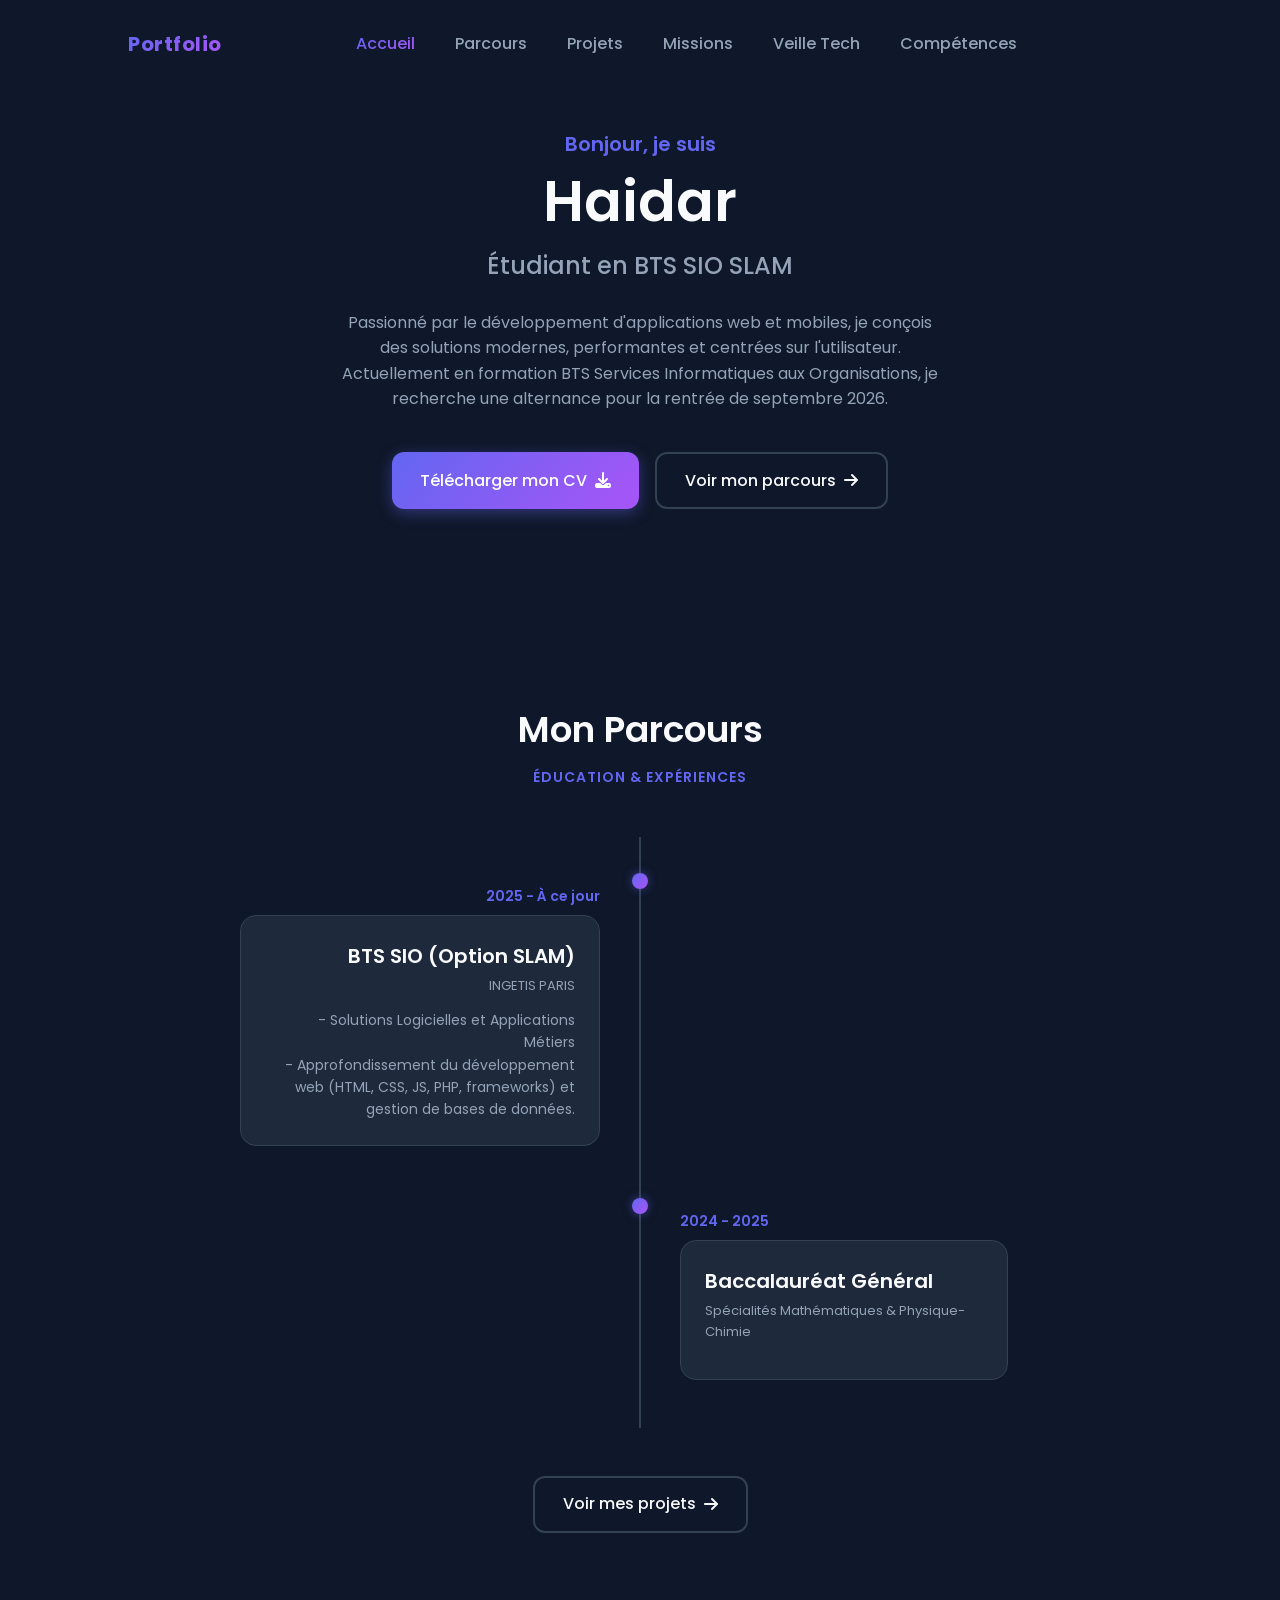
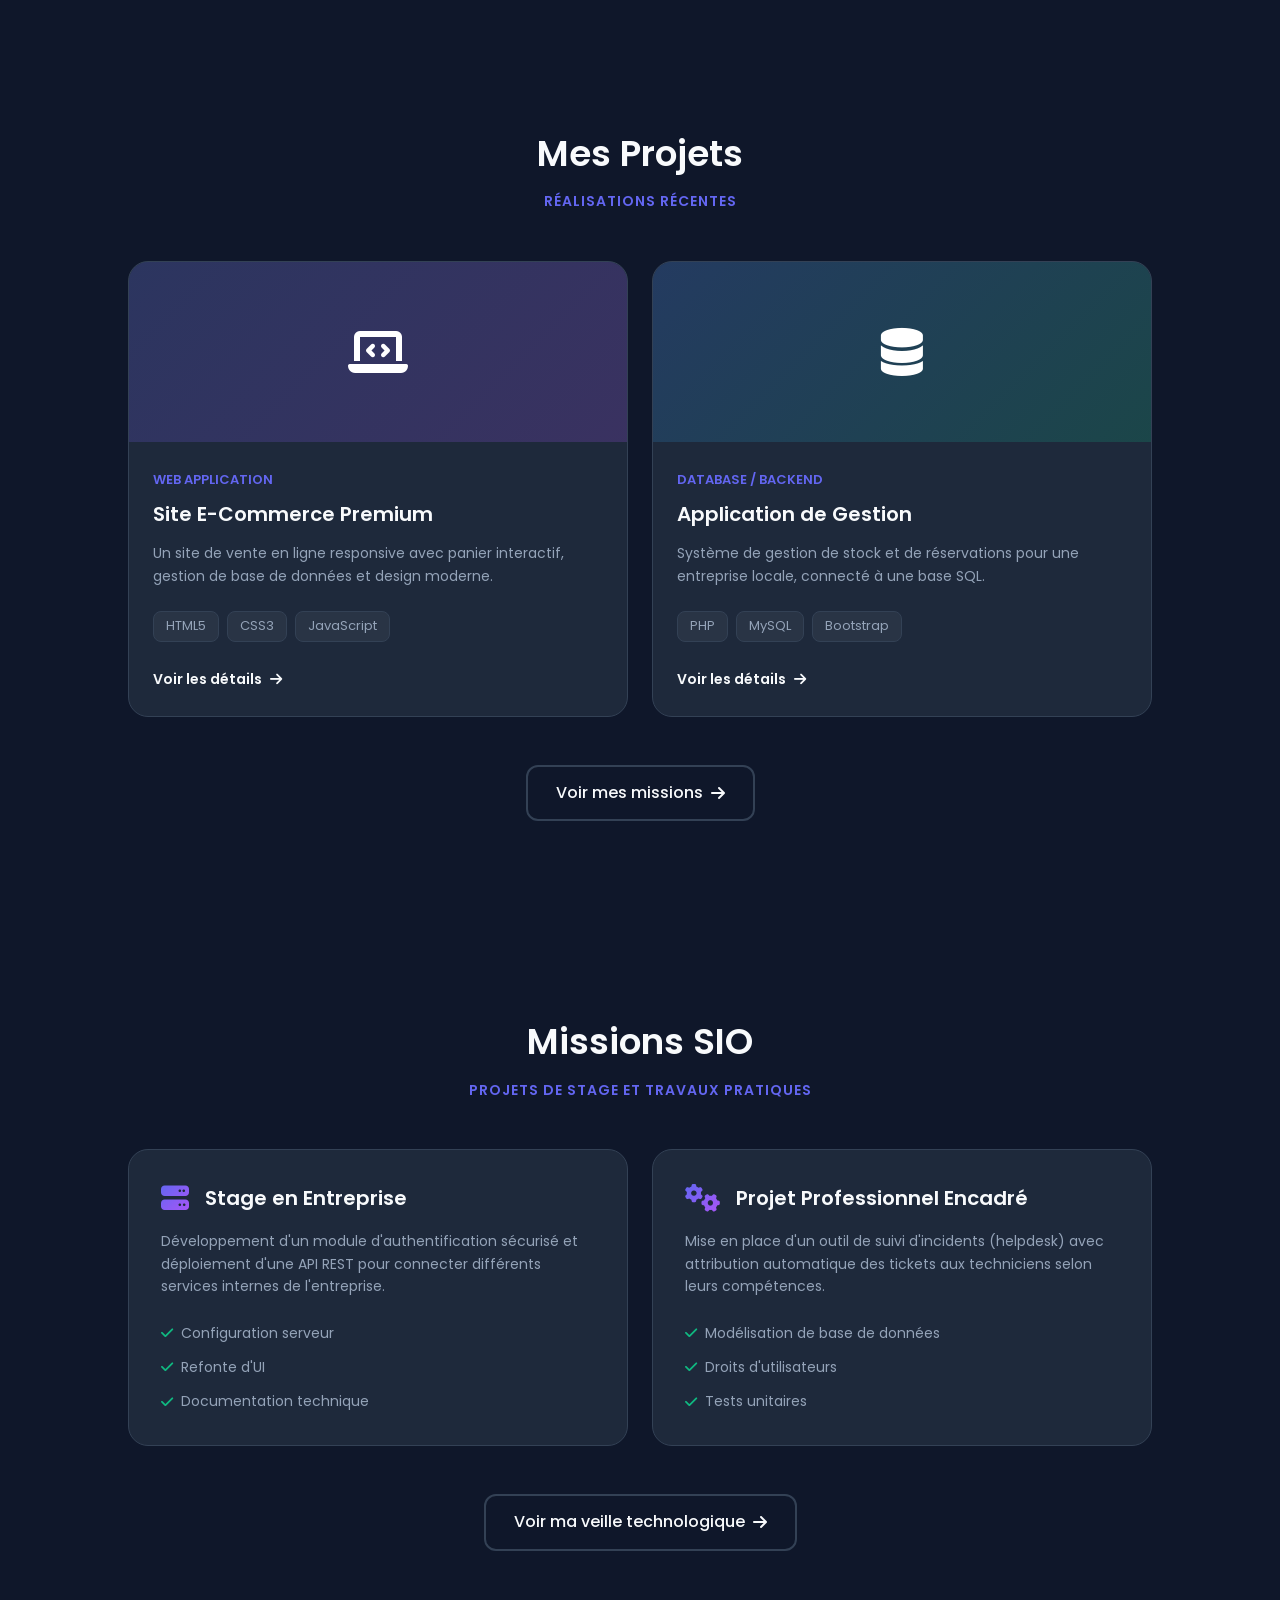
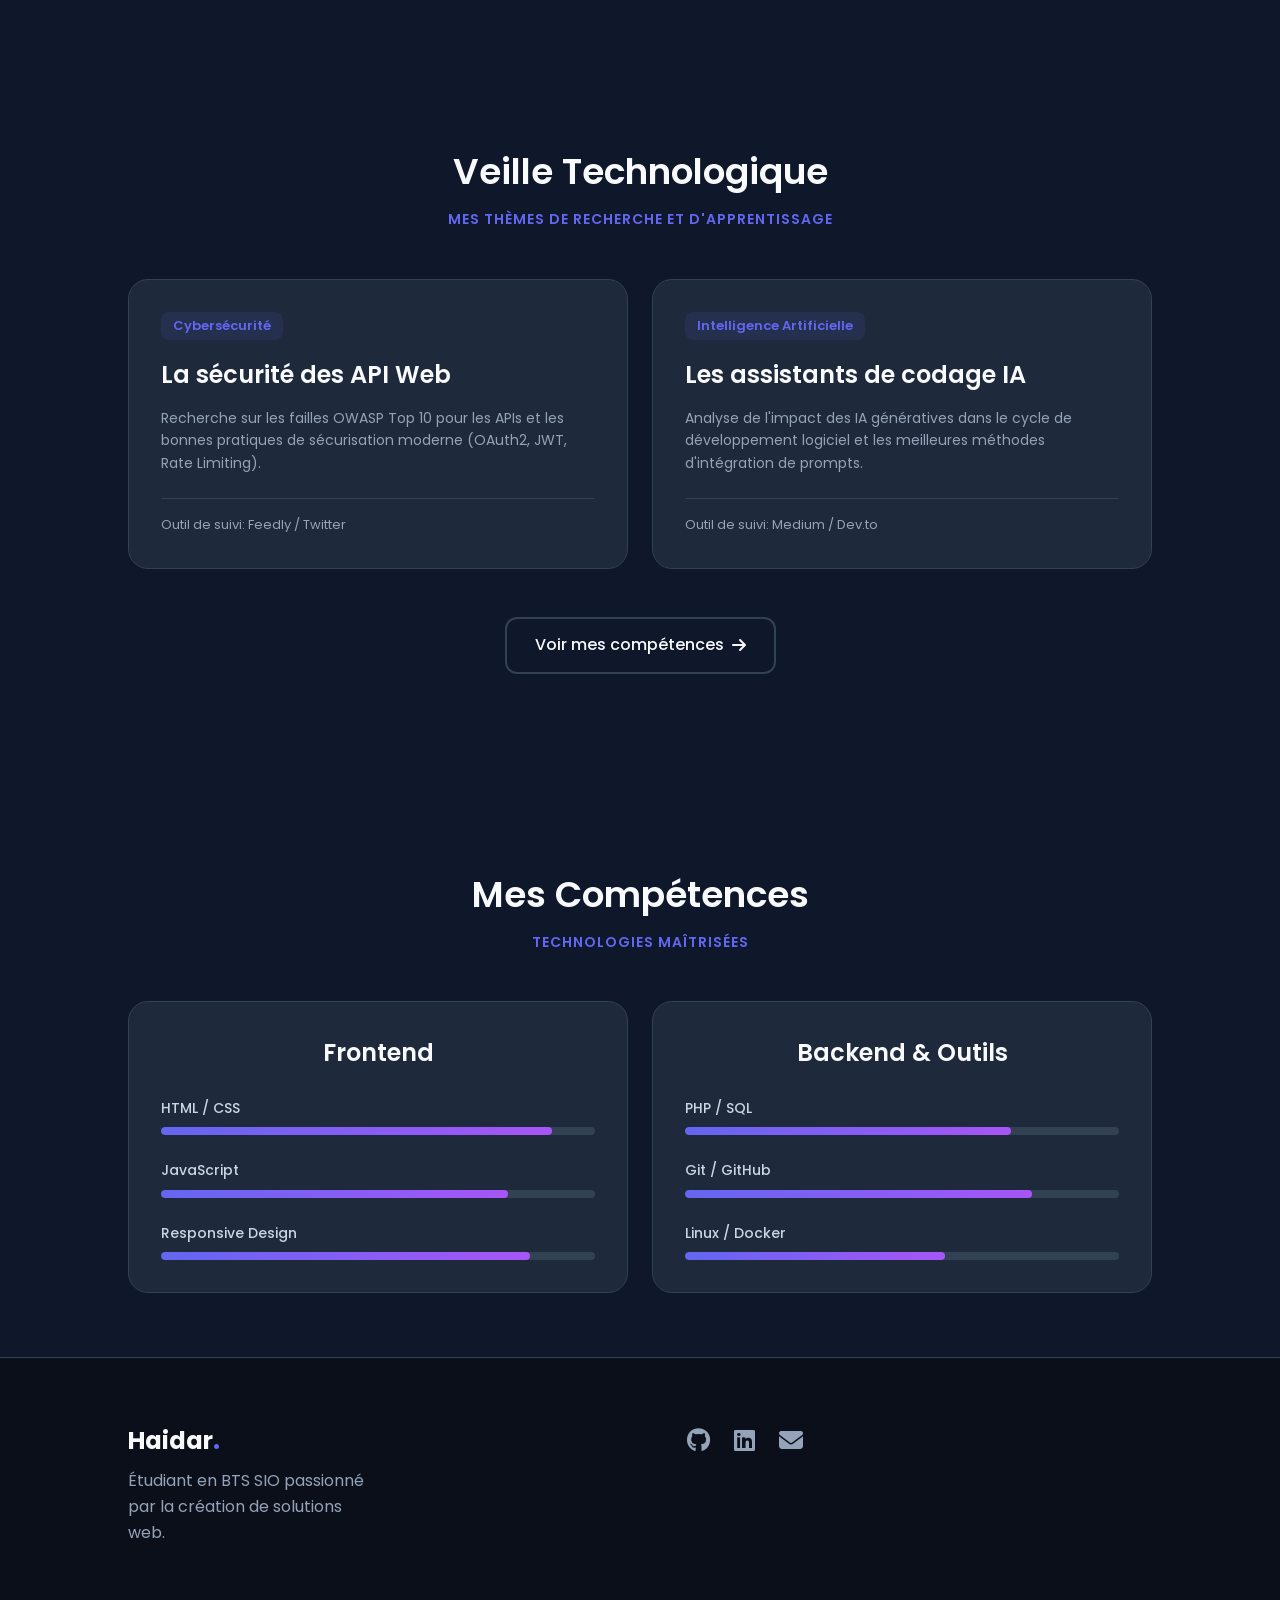
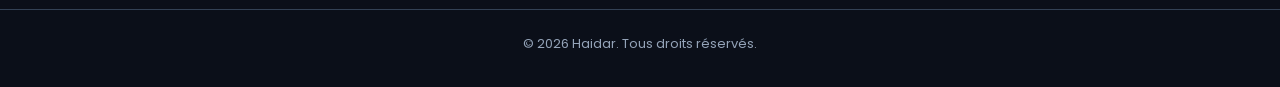
==== index.html @ abcccc2f "Add files via upload" ====
<!DOCTYPE html>
<html lang="fr">

<head>
    <meta charset="UTF-8">
    <meta name="viewport" content="width=device-width, initial-scale=1.0">
    <title>Haidar - Portfolio</title>
    <meta name="description"
        content="Découvrez mon portfolio de développeur : mon parcours, mes projets, mes compétences et ma veille technologique.">

    <!-- Google Fonts -->
    <link rel="preconnect" href="https://fonts.googleapis.com">
    <link rel="preconnect" href="https://fonts.gstatic.com" crossorigin>
    <link href="https://fonts.googleapis.com/css2?family=Poppins:wght@300;400;500;600;700&display=swap"
        rel="stylesheet">

    <!-- FontAwesome for Icons -->
    <link rel="stylesheet" href="https://cdnjs.cloudflare.com/ajax/libs/font-awesome/6.4.0/css/all.min.css">

    <!-- Stylesheet -->
    <link rel="stylesheet" href="style.css">
</head>

<body>
    <!-- Navigation Header -->
    <header class="header" id="header">
        <nav class="nav container">
            <a href="#" class="nav__logo"><span>Portfolio</span></a>

            <div class="nav__menu" id="nav-menu">
                <ul class="nav__list">
                    <li class="nav__item"><a href="#home" class="nav__link active-link">Accueil</a></li>
                    <li class="nav__item"><a href="#parcours" class="nav__link">Parcours</a></li>
                    <li class="nav__item"><a href="#projets" class="nav__link">Projets</a></li>
                    <li class="nav__item"><a href="#missions" class="nav__link">Missions</a></li>
                    <li class="nav__item"><a href="#veille" class="nav__link">Veille Tech</a></li>
                    <li class="nav__item"><a href="#competences" class="nav__link">Compétences</a></li>
                </ul>
                <div class="nav__close" id="nav-close">
                    <i class="fa-solid fa-xmark"></i>
                </div>
            </div>

            <div class="nav__actions">
                <div class="nav__toggle" id="nav-toggle">
                    <i class="fa-solid fa-bars"></i>
                </div>
            </div>
        </nav>
    </header>

    <!-- Main Content -->
    <main class="main">
        <!-- Hero Section -->
        <section class="home section" id="home">
            <div class="home__container container grid">
                <div class="home__content">
                    <span class="home__subtitle">Bonjour, je suis</span>
                    <h1 class="home__title">Haidar</h1>
                    <h2 class="home__profession">Étudiant en BTS SIO SLAM</h2>
                    <p class="home__description">
                        Passionné par le développement d'applications web et mobiles, je conçois des solutions modernes,
                        performantes et centrées sur l'utilisateur. Actuellement en formation BTS Services Informatiques
                        aux Organisations, je recherche une alternance pour la rentrée de septembre 2026.
                    </p>
                    <div class="home__buttons">
                        <a href="cv alternance dev.pdf" class="btn btn--primary" target="_blank">Télécharger mon CV <i
                                class="fa-solid fa-download"></i></a>
                        <a href="#parcours" class="btn btn--secondary">Voir mon parcours <i
                                class="fa-solid fa-arrow-right"></i></a>
                    </div>
                </div>

            </div>
        </section>

        <!-- Parcours / Background Section -->
        <section class="parcours section" id="parcours">
            <h2 class="section__title">Mon Parcours</h2>
            <span class="section__subtitle">Éducation & Expériences</span>

            <div class="parcours__container container">
                <div class="timeline">
                    <!-- Timeline item 1 -->
                    <div class="timeline__item">
                        <div class="timeline__dot"></div>
                        <div class="timeline__date">2025 - À ce jour</div>
                        <div class="timeline__content">
                            <h3 class="timeline__title">BTS SIO (Option SLAM)</h3>
                            <span class="timeline__subtitle">INGETIS PARIS</span>
                            <p class="timeline__desc">- Solutions Logicielles et Applications Métiers</p>
                            <p class="timeline__desc">- Approfondissement du développement web (HTML, CSS, JS, PHP,
                                frameworks) et gestion de bases de données.</p>
                        </div>
                    </div>

                    <!-- Timeline item 2 -->
                    <div class="timeline__item">
                        <div class="timeline__dot"></div>
                        <div class="timeline__date">2024 - 2025</div>
                        <div class="timeline__content">
                            <h3 class="timeline__title">Baccalauréat Général</h3>
                            <span class="timeline__subtitle">Spécialités Mathématiques & Physique-Chimie</span>

                        </div>
                    </div>
                </div>
            </div>
            <div class="section__footer">
                <a href="#projets" class="btn btn--secondary">Voir mes projets <i class="fa-solid fa-arrow-right"></i></a>
            </div>
        </section>

        <!-- Projects Section -->
        <section class="projets section" id="projets">
            <h2 class="section__title">Mes Projets</h2>
            <span class="section__subtitle">Réalisations récentes</span>

            <div class="projets__container container grid">
                <!-- Project 1 -->
                <article class="project-card">
                    <div class="project-card__img-wrapper">
                        <!-- We'll style a premium placeholder look with CSS -->
                        <div class="project-card__placeholder project-card__placeholder--1">
                            <i class="fa-solid fa-laptop-code"></i>
                        </div>
                    </div>
                    <div class="project-card__content">
                        <span class="project-card__tag">Web Application</span>
                        <h3 class="project-card__title">Site E-Commerce Premium</h3>
                        <p class="project-card__desc">Un site de vente en ligne responsive avec panier interactif,
                            gestion de base de données et design moderne.</p>
                        <div class="project-card__tech">
                            <span>HTML5</span>
                            <span>CSS3</span>
                            <span>JavaScript</span>
                        </div>
                        <a href="#" class="project-card__link">Voir les détails <i
                                class="fa-solid fa-arrow-right"></i></a>
                    </div>
                </article>

                <!-- Project 2 -->
                <article class="project-card">
                    <div class="project-card__img-wrapper">
                        <div class="project-card__placeholder project-card__placeholder--2">
                            <i class="fa-solid fa-database"></i>
                        </div>
                    </div>
                    <div class="project-card__content">
                        <span class="project-card__tag">Database / Backend</span>
                        <h3 class="project-card__title">Application de Gestion</h3>
                        <p class="project-card__desc">Système de gestion de stock et de réservations pour une entreprise
                            locale, connecté à une base SQL.</p>
                        <div class="project-card__tech">
                            <span>PHP</span>
                            <span>MySQL</span>
                            <span>Bootstrap</span>
                        </div>
                        <a href="#" class="project-card__link">Voir les détails <i
                                class="fa-solid fa-arrow-right"></i></a>
                    </div>
                </article>
            </div>
            <div class="section__footer">
                <a href="#missions" class="btn btn--secondary">Voir mes missions <i class="fa-solid fa-arrow-right"></i></a>
            </div>
        </section>

        <!-- Missions Section -->
        <section class="missions section" id="missions">
            <h2 class="section__title">Missions SIO</h2>
            <span class="section__subtitle">Projets de stage et travaux pratiques</span>

            <div class="missions__container container grid">
                <!-- Mission 1 -->
                <div class="mission-card">
                    <div class="mission-card__header">
                        <i class="fa-solid fa-server mission-card__icon"></i>
                        <h3 class="mission-card__title">Stage en Entreprise</h3>
                    </div>
                    <p class="mission-card__desc">
                        Développement d'un module d'authentification sécurisé et déploiement d'une API REST pour
                        connecter différents services internes de l'entreprise.
                    </p>
                    <ul class="mission-card__list">
                        <li><i class="fa-solid fa-check"></i> Configuration serveur</li>
                        <li><i class="fa-solid fa-check"></i> Refonte d'UI</li>
                        <li><i class="fa-solid fa-check"></i> Documentation technique</li>
                    </ul>
                </div>

                <!-- Mission 2 -->
                <div class="mission-card">
                    <div class="mission-card__header">
                        <i class="fa-solid fa-gears mission-card__icon"></i>
                        <h3 class="mission-card__title">Projet Professionnel Encadré</h3>
                    </div>
                    <p class="mission-card__desc">
                        Mise en place d'un outil de suivi d'incidents (helpdesk) avec attribution automatique des
                        tickets aux techniciens selon leurs compétences.
                    </p>
                    <ul class="mission-card__list">
                        <li><i class="fa-solid fa-check"></i> Modélisation de base de données</li>
                        <li><i class="fa-solid fa-check"></i> Droits d'utilisateurs</li>
                        <li><i class="fa-solid fa-check"></i> Tests unitaires</li>
                    </ul>
                </div>
            </div>
            <div class="section__footer">
                <a href="#veille" class="btn btn--secondary">Voir ma veille technologique <i class="fa-solid fa-arrow-right"></i></a>
            </div>
        </section>

        <!-- Technology Watch Section -->
        <section class="veille section" id="veille">
            <h2 class="section__title">Veille Technologique</h2>
            <span class="section__subtitle">Mes thèmes de recherche et d'apprentissage</span>

            <div class="veille__container container grid">
                <!-- Theme 1 -->
                <div class="veille-card">
                    <div class="veille-card__tag">Cybersécurité</div>
                    <h3 class="veille-card__title">La sécurité des API Web</h3>
                    <p class="veille-card__desc">Recherche sur les failles OWASP Top 10 pour les APIs et les bonnes
                        pratiques de sécurisation moderne (OAuth2, JWT, Rate Limiting).</p>
                    <div class="veille-card__footer">
                        <span>Outil de suivi: Feedly / Twitter</span>
                    </div>
                </div>

                <!-- Theme 2 -->
                <div class="veille-card">
                    <div class="veille-card__tag">Intelligence Artificielle</div>
                    <h3 class="veille-card__title">Les assistants de codage IA</h3>
                    <p class="veille-card__desc">Analyse de l'impact des IA génératives dans le cycle de développement
                        logiciel et les meilleures méthodes d'intégration de prompts.</p>
                    <div class="veille-card__footer">
                        <span>Outil de suivi: Medium / Dev.to</span>
                    </div>
                </div>
            </div>
            <div class="section__footer">
                <a href="#competences" class="btn btn--secondary">Voir mes compétences <i class="fa-solid fa-arrow-right"></i></a>
            </div>
        </section>

        <!-- Skills Section -->
        <section class="competences section" id="competences">
            <h2 class="section__title">Mes Compétences</h2>
            <span class="section__subtitle">Technologies maîtrisées</span>

            <div class="competences__container container grid">
                <!-- Skill Group 1 -->
                <div class="skill-box">
                    <h3 class="skill-box__title">Frontend</h3>
                    <div class="skill-list">
                        <div class="skill-item">
                            <span class="skill-name">HTML / CSS</span>
                            <div class="skill-bar">
                                <div class="skill-progress" style="width: 90%;"></div>
                            </div>
                        </div>
                        <div class="skill-item">
                            <span class="skill-name">JavaScript</span>
                            <div class="skill-bar">
                                <div class="skill-progress" style="width: 80%;"></div>
                            </div>
                        </div>
                        <div class="skill-item">
                            <span class="skill-name">Responsive Design</span>
                            <div class="skill-bar">
                                <div class="skill-progress" style="width: 85%;"></div>
                            </div>
                        </div>
                    </div>
                </div>

                <!-- Skill Group 2 -->
                <div class="skill-box">
                    <h3 class="skill-box__title">Backend & Outils</h3>
                    <div class="skill-list">
                        <div class="skill-item">
                            <span class="skill-name">PHP / SQL</span>
                            <div class="skill-bar">
                                <div class="skill-progress" style="width: 75%;"></div>
                            </div>
                        </div>
                        <div class="skill-item">
                            <span class="skill-name">Git / GitHub</span>
                            <div class="skill-bar">
                                <div class="skill-progress" style="width: 80%;"></div>
                            </div>
                        </div>
                        <div class="skill-item">
                            <span class="skill-name">Linux / Docker</span>
                            <div class="skill-bar">
                                <div class="skill-progress" style="width: 60%;"></div>
                            </div>
                        </div>
                    </div>
                </div>
            </div>
        </section>
    </main>

    <!-- Footer -->
    <footer class="footer">
        <div class="footer__container container grid">
            <div class="footer__content">
                <a href="#" class="footer__logo">Haidar</a>
                <p class="footer__desc">Étudiant en BTS SIO passionné par la création de solutions web.</p>
            </div>

            <div class="footer__socials">
                <a href="https://github.com/haidarteray" target="_blank" class="footer__social-link"><i
                        class="fa-brands fa-github"></i></a>
                <a href="https://www.linkedin.com/in/haidar-teray-b484b1370" target="_blank" class="footer__social-link"><i
                        class="fa-brands fa-linkedin"></i></a>
                <a href="mailto:haidar.teray931@gmail.com" class="footer__social-link"><i
                        class="fa-solid fa-envelope"></i></a>
            </div>
        </div>
        <p class="footer__copy">&#169; 2026 Haidar. Tous droits réservés.</p>
    </footer>

    <!-- JavaScript -->
    <script src="script.js"></script>
</body>

</html>
---- style.css ----
/* ==================== VARIABLES CSS ==================== */
:root {
    --header-height: 4.5rem;

    /* Colors */
    --first-color: #6366f1;
    --first-color-alt: #4f46e5;
    --second-color: #a855f7;
    --title-color: #f8fafc;
    --text-color: #cbd5e1;
    --text-color-light: #94a3b8;
    --body-color: #0f172a;
    --container-color: #1e293b;
    --border-color: #334155;
    
    --gradient-primary: linear-gradient(135deg, #6366f1, #a855f7);
    --gradient-hover: linear-gradient(135deg, #4f46e5, #9333ea);
    --glass-bg: rgba(15, 23, 42, 0.6);
    --glass-border: rgba(255, 255, 255, 0.05);

    /* Fonts & Typography */
    --body-font: 'Poppins', sans-serif;
    --big-font-size: 2.25rem;
    --h1-font-size: 1.75rem;
    --h2-font-size: 1.25rem;
    --h3-font-size: 1.125rem;
    --normal-font-size: .938rem;
    --small-font-size: .813rem;
    --smaller-font-size: .75rem;

    /* Font weight */
    --font-medium: 500;
    --font-semibold: 600;
    --font-bold: 700;

    /* Margins & Padding */
    --mb-0-5: .5rem;
    --mb-0-75: .75rem;
    --mb-1: 1rem;
    --mb-1-5: 1.5rem;
    --mb-2: 2rem;
    --mb-2-5: 2.5rem;
    --mb-3: 3rem;

    /* z index */
    --z-tooltip: 10;
    --z-fixed: 100;
    --z-modal: 1000;
}

/* Responsive typography */
@media screen and (min-width: 968px) {
    :root {
        --big-font-size: 3.5rem;
        --h1-font-size: 2.25rem;
        --h2-font-size: 1.5rem;
        --h3-font-size: 1.25rem;
        --normal-font-size: 1rem;
        --small-font-size: .875rem;
        --smaller-font-size: .813rem;
    }
}

/* ==================== BASE ==================== */
* {
    box-sizing: border-box;
    padding: 0;
    margin: 0;
}

html {
    scroll-behavior: smooth;
}

body {
    font-family: var(--body-font);
    font-size: var(--normal-font-size);
    background-color: var(--body-color);
    color: var(--text-color);
    line-height: 1.6;
    overflow-x: hidden;
}

h1, h2, h3, h4 {
    color: var(--title-color);
    font-weight: var(--font-semibold);
}

ul {
    list-style: none;
}

a {
    text-decoration: none;
}

img {
    max-width: 100%;
    height: auto;
}

/* ==================== REUSABLE CSS CLASSES ==================== */
.section {
    padding: 6.5rem 0 2rem;
}

.section__title {
    font-size: var(--h1-font-size);
    color: var(--title-color);
    text-align: center;
    margin-bottom: var(--mb-0-5);
}

.section__subtitle {
    display: block;
    font-size: var(--small-font-size);
    color: var(--first-color);
    text-align: center;
    margin-bottom: var(--mb-3);
    font-weight: var(--font-semibold);
    text-transform: uppercase;
    letter-spacing: 1px;
}

.section__footer {
    display: flex;
    justify-content: center;
    margin-top: var(--mb-3);
}

/* ==================== LAYOUT ==================== */
.container {
    max-width: 1024px;
    margin-left: var(--mb-1-5);
    margin-right: var(--mb-1-5);
}

.grid {
    display: grid;
    gap: 1.5rem;
}

@media screen and (min-width: 1024px) {
    .container {
        margin-left: auto;
        margin-right: auto;
    }
}

/* ==================== BUTTONS ==================== */
.btn {
    display: inline-flex;
    align-items: center;
    column-gap: .5rem;
    padding: .85rem 1.75rem;
    border-radius: .75rem;
    font-weight: var(--font-medium);
    transition: all .3s ease;
    cursor: pointer;
}

.btn--primary {
    background: var(--gradient-primary);
    color: #fff;
    box-shadow: 0 4px 15px rgba(99, 102, 241, 0.4);
}

.btn--primary:hover {
    background: var(--gradient-hover);
    transform: translateY(-2px);
    box-shadow: 0 6px 20px rgba(99, 102, 241, 0.6);
}

.btn--secondary {
    background-color: transparent;
    color: var(--title-color);
    border: 2px solid var(--border-color);
}

.btn--secondary:hover {
    border-color: var(--first-color);
    background-color: rgba(99, 102, 241, 0.1);
    transform: translateY(-2px);
}

/* ==================== HEADER & NAV ==================== */
.header {
    width: 100%;
    background-color: transparent;
    position: fixed;
    top: 0;
    left: 0;
    z-index: var(--z-fixed);
    transition: background-color .4s, box-shadow .4s;
}

.header--scroll {
    background-color: var(--glass-bg);
    backdrop-filter: blur(12px);
    -webkit-backdrop-filter: blur(12px);
    border-bottom: 1px solid var(--glass-border);
    box-shadow: 0 4px 30px rgba(0, 0, 0, 0.2);
}

.nav {
    height: var(--header-height);
    display: flex;
    justify-content: space-between;
    align-items: center;
}

.nav__logo {
    font-size: 1.25rem;
    color: var(--title-color);
    font-weight: var(--font-bold);
    letter-spacing: 0.5px;
}

.nav__logo span {
    background: var(--gradient-primary);
    -webkit-background-clip: text;
    -webkit-text-fill-color: transparent;
}

.nav__toggle, 
.nav__close {
    font-size: 1.25rem;
    color: var(--title-color);
    cursor: pointer;
    transition: color .3s;
}

.nav__toggle:hover, 
.nav__close:hover {
    color: var(--first-color);
}

@media screen and (max-width: 767px) {
    .nav__menu {
        position: fixed;
        top: -100%;
        left: 0;
        width: 100%;
        background-color: var(--container-color);
        padding: 4.5rem 0 3.5rem;
        box-shadow: 0 4px 20px rgba(0, 0, 0, 0.3);
        border-radius: 0 0 1.5rem 1.5rem;
        transition: top .4s;
    }
}

.nav__menu.show-menu {
    top: 0;
}

.nav__list {
    display: flex;
    flex-direction: column;
    row-gap: 1.5rem;
    align-items: center;
}

.nav__link {
    color: var(--text-color-light);
    font-weight: var(--font-medium);
    transition: color .3s;
}

.nav__link:hover, 
.nav__link.active-link {
    color: var(--title-color);
    background: var(--gradient-primary);
    -webkit-background-clip: text;
    -webkit-text-fill-color: transparent;
}

.nav__close {
    position: absolute;
    top: 1.5rem;
    right: 1.5rem;
}

.nav__actions {
    display: flex;
    align-items: center;
    column-gap: 1rem;
}

.nav__btn {
    padding: .6rem 1.2rem;
    font-size: var(--small-font-size);
}

/* ==================== HERO / HOME ==================== */
.home__container {
    row-gap: 2.5rem;
    align-items: center;
    justify-content: center;
    text-align: center;
}

.home__content {
    text-align: center;
    display: flex;
    flex-direction: column;
    align-items: center;
}

.home__subtitle {
    display: block;
    font-size: var(--h3-font-size);
    color: var(--first-color);
    font-weight: var(--font-semibold);
    margin-bottom: var(--mb-0-5);
}

.home__title {
    font-size: var(--big-font-size);
    line-height: 1.2;
    margin-bottom: var(--mb-0-75);
}

.home__profession {
    font-size: var(--h2-font-size);
    color: var(--text-color-light);
    font-weight: var(--font-medium);
    margin-bottom: var(--mb-1-5);
}

.home__description {
    margin-bottom: var(--mb-2-5);
    color: var(--text-color-light);
    max-width: 600px;
    margin-left: auto;
    margin-right: auto;
}

.home__buttons {
    display: flex;
    flex-wrap: wrap;
    justify-content: center;
    gap: 1rem;
}

.home__img-container {
    display: flex;
    justify-content: center;
}

.home__img-bg {
    width: 280px;
    height: 280px;
    background-color: var(--container-color);
    border-radius: 2rem;
    display: flex;
    align-items: center;
    justify-content: center;
    position: relative;
    border: 1px solid var(--border-color);
    overflow: hidden;
}

.home__blob {
    width: 200px;
    height: 200px;
    background: var(--gradient-primary);
    border-radius: 50%;
    filter: blur(40px);
    animation: blob-animate 8s infinite alternate;
}

@keyframes blob-animate {
    0% {
        transform: translate(0, 0) scale(1);
    }
    100% {
        transform: translate(20px, 30px) scale(1.2);
    }
}

/* ==================== TIMELINE / PARCOURS ==================== */
.timeline {
    position: relative;
    max-width: 800px;
    margin: 0 auto;
    padding: 1rem 0;
}

.timeline::after {
    content: '';
    position: absolute;
    width: 2px;
    background-color: var(--border-color);
    top: 0;
    bottom: 0;
    left: 20px;
    margin-left: -1px;
}

.timeline__item {
    padding: 1rem 1rem 2rem 50px;
    position: relative;
    background-color: transparent;
}

.timeline__dot {
    position: absolute;
    width: 16px;
    height: 16px;
    left: 12px;
    top: 1.25rem;
    background: var(--gradient-primary);
    border-radius: 50%;
    z-index: 1;
    box-shadow: 0 0 10px rgba(99, 102, 241, 0.5);
}

.timeline__date {
    font-size: var(--small-font-size);
    color: var(--first-color);
    font-weight: var(--font-semibold);
    margin-bottom: var(--mb-0-5);
}

.timeline__content {
    background-color: var(--container-color);
    padding: 1.5rem;
    border-radius: 1rem;
    border: 1px solid var(--border-color);
    transition: transform .3s;
}

.timeline__content:hover {
    transform: translateY(-5px);
    border-color: var(--first-color);
}

.timeline__title {
    font-size: var(--h3-font-size);
    margin-bottom: .25rem;
}

.timeline__subtitle {
    display: block;
    font-size: var(--smaller-font-size);
    color: var(--text-color-light);
    margin-bottom: var(--mb-0-75);
}

.timeline__desc {
    font-size: var(--small-font-size);
    color: var(--text-color-light);
}

/* ==================== PROJECT CARDS ==================== */
.project-card {
    background-color: var(--container-color);
    border-radius: 1.25rem;
    border: 1px solid var(--border-color);
    overflow: hidden;
    transition: transform .3s, border-color .3s;
}

.project-card:hover {
    transform: translateY(-8px);
    border-color: var(--first-color);
}

.project-card__img-wrapper {
    height: 180px;
    overflow: hidden;
}

.project-card__placeholder {
    height: 100%;
    display: flex;
    align-items: center;
    justify-content: center;
    font-size: 3rem;
    color: #fff;
}

.project-card__placeholder--1 {
    background: linear-gradient(135deg, rgba(99, 102, 241, 0.2), rgba(168, 85, 247, 0.2));
}

.project-card__placeholder--2 {
    background: linear-gradient(135deg, rgba(59, 130, 246, 0.2), rgba(16, 185, 129, 0.2));
}

.project-card__content {
    padding: 1.5rem;
}

.project-card__tag {
    display: inline-block;
    font-size: var(--smaller-font-size);
    color: var(--first-color);
    font-weight: var(--font-semibold);
    text-transform: uppercase;
    margin-bottom: var(--mb-0-5);
}

.project-card__title {
    font-size: var(--h3-font-size);
    margin-bottom: var(--mb-0-75);
}

.project-card__desc {
    font-size: var(--small-font-size);
    color: var(--text-color-light);
    margin-bottom: var(--mb-1-5);
}

.project-card__tech {
    display: flex;
    flex-wrap: wrap;
    gap: .5rem;
    margin-bottom: var(--mb-1-5);
}

.project-card__tech span {
    font-size: var(--smaller-font-size);
    background-color: rgba(255, 255, 255, 0.05);
    padding: .25rem .75rem;
    border-radius: .5rem;
    color: var(--text-color-light);
    border: 1px solid var(--border-color);
}

.project-card__link {
    font-size: var(--small-font-size);
    color: var(--title-color);
    font-weight: var(--font-semibold);
    display: inline-flex;
    align-items: center;
    column-gap: .5rem;
    transition: color .3s;
}

.project-card__link i {
    transition: transform .3s;
}

.project-card__link:hover {
    color: var(--first-color);
}

.project-card__link:hover i {
    transform: translateX(4px);
}

/* ==================== MISSIONS ==================== */
.mission-card {
    background-color: var(--container-color);
    border-radius: 1.25rem;
    border: 1px solid var(--border-color);
    padding: 2rem;
    transition: transform .3s, border-color .3s;
}

.mission-card:hover {
    transform: translateY(-5px);
    border-color: var(--first-color);
}

.mission-card__header {
    display: flex;
    align-items: center;
    column-gap: 1rem;
    margin-bottom: var(--mb-1);
}

.mission-card__icon {
    font-size: 1.75rem;
    background: var(--gradient-primary);
    -webkit-background-clip: text;
    -webkit-text-fill-color: transparent;
}

.mission-card__title {
    font-size: var(--h3-font-size);
}

.mission-card__desc {
    font-size: var(--small-font-size);
    color: var(--text-color-light);
    margin-bottom: var(--mb-1-5);
}

.mission-card__list {
    display: grid;
    gap: .75rem;
}

.mission-card__list li {
    font-size: var(--small-font-size);
    display: flex;
    align-items: center;
    column-gap: .5rem;
    color: var(--text-color-light);
}

.mission-card__list li i {
    color: #10b981;
}

/* ==================== VEILLE TECHNOLOGIQUE ==================== */
.veille-card {
    background-color: var(--container-color);
    border-radius: 1.25rem;
    border: 1px solid var(--border-color);
    padding: 2rem;
    display: flex;
    flex-direction: column;
    justify-content: space-between;
    transition: transform .3s, border-color .3s;
}

.veille-card:hover {
    transform: translateY(-5px);
    border-color: var(--first-color);
}

.veille-card__tag {
    align-self: flex-start;
    font-size: var(--smaller-font-size);
    background-color: rgba(99, 102, 241, 0.1);
    color: var(--first-color);
    padding: .25rem .75rem;
    border-radius: .5rem;
    font-weight: var(--font-semibold);
    margin-bottom: var(--mb-1);
}

.veille-card__title {
    font-size: var(--h2-font-size);
    margin-bottom: var(--mb-0-75);
}

.veille-card__desc {
    font-size: var(--small-font-size);
    color: var(--text-color-light);
    margin-bottom: var(--mb-1-5);
}

.veille-card__footer {
    border-top: 1px solid var(--border-color);
    padding-top: 1rem;
    font-size: var(--smaller-font-size);
    color: var(--text-color-light);
}

/* ==================== SKILLS / COMPETENCES ==================== */
.skill-box {
    background-color: var(--container-color);
    border-radius: 1.25rem;
    border: 1px solid var(--border-color);
    padding: 2rem;
}

.skill-box__title {
    font-size: var(--h2-font-size);
    margin-bottom: var(--mb-1-5);
    text-align: center;
}

.skill-list {
    display: grid;
    gap: 1.5rem;
}

.skill-name {
    font-size: var(--small-font-size);
    font-weight: var(--font-medium);
    display: block;
    margin-bottom: .5rem;
}

.skill-bar {
    height: 8px;
    background-color: var(--border-color);
    border-radius: .5rem;
    overflow: hidden;
}

.skill-progress {
    height: 100%;
    background: var(--gradient-primary);
    border-radius: .5rem;
    transition: width 1s ease-in-out;
}

/* ==================== FOOTER ==================== */
.footer {
    background-color: #0b0f19;
    padding: 4rem 0 2rem;
    border-top: 1px solid var(--border-color);
}

.footer__container {
    row-gap: 2.5rem;
}

.footer__content {
    text-align: left;
}

.footer__logo {
    font-size: 1.5rem;
    color: var(--title-color);
    font-weight: var(--font-bold);
    margin-bottom: var(--mb-0-5);
    display: inline-block;
}

.footer__logo::after {
    content: '.';
    color: var(--first-color);
}

.footer__desc {
    color: var(--text-color-light);
    max-width: 250px;
}

.footer__socials {
    display: flex;
    column-gap: 1.5rem;
}

.footer__social-link {
    font-size: 1.5rem;
    color: var(--text-color-light);
    transition: color .3s, transform .3s;
}

.footer__social-link:hover {
    color: var(--first-color);
    transform: translateY(-3px);
}

.footer__copy {
    text-align: center;
    font-size: var(--smaller-font-size);
    color: var(--text-color-light);
    margin-top: 4rem;
    border-top: 1px solid var(--border-color);
    padding-top: 1.5rem;
}

/* ==================== RESPONSIVE DESIGN ==================== */
/* Medium devices */
@media screen and (min-width: 576px) {
    .projets__container,
    .missions__container,
    .veille__container,
    .competences__container,
    .footer__container {
        grid-template-columns: repeat(2, 1fr);
    }
    
    .timeline::after {
        left: 50%;
    }
    
    .timeline__item {
        width: 50%;
        padding: 2rem;
    }
    
    .timeline__item:nth-child(odd) {
        left: 0;
        text-align: right;
        padding-right: 40px;
        padding-left: 0;
    }
    
    .timeline__item:nth-child(even) {
        left: 50%;
        padding-left: 40px;
    }
    
    .timeline__item:nth-child(odd) .timeline__dot {
        left: auto;
        right: -8px;
        margin-left: 0;
    }

    .timeline__item:nth-child(even) .timeline__dot {
        left: -8px;
        margin-left: 0;
    }
}

/* Large devices */
@media screen and (min-width: 768px) {
    body {
        margin: 0;
    }
    
    .section {
        padding: 8rem 0 4rem;
    }
    
    .nav {
        height: calc(var(--header-height) + 1rem);
    }
    
    .nav__toggle, 
    .nav__close {
        display: none;
    }
    
    .nav__list {
        flex-direction: row;
        column-gap: 2.5rem;
    }
    

    
    .footer__container {
        grid-template-columns: repeat(3, 1fr);
        justify-items: center;
    }
    
    .footer__content {
        justify-self: start;
    }
    
    .footer__socials {
        justify-self: end;
    }
}
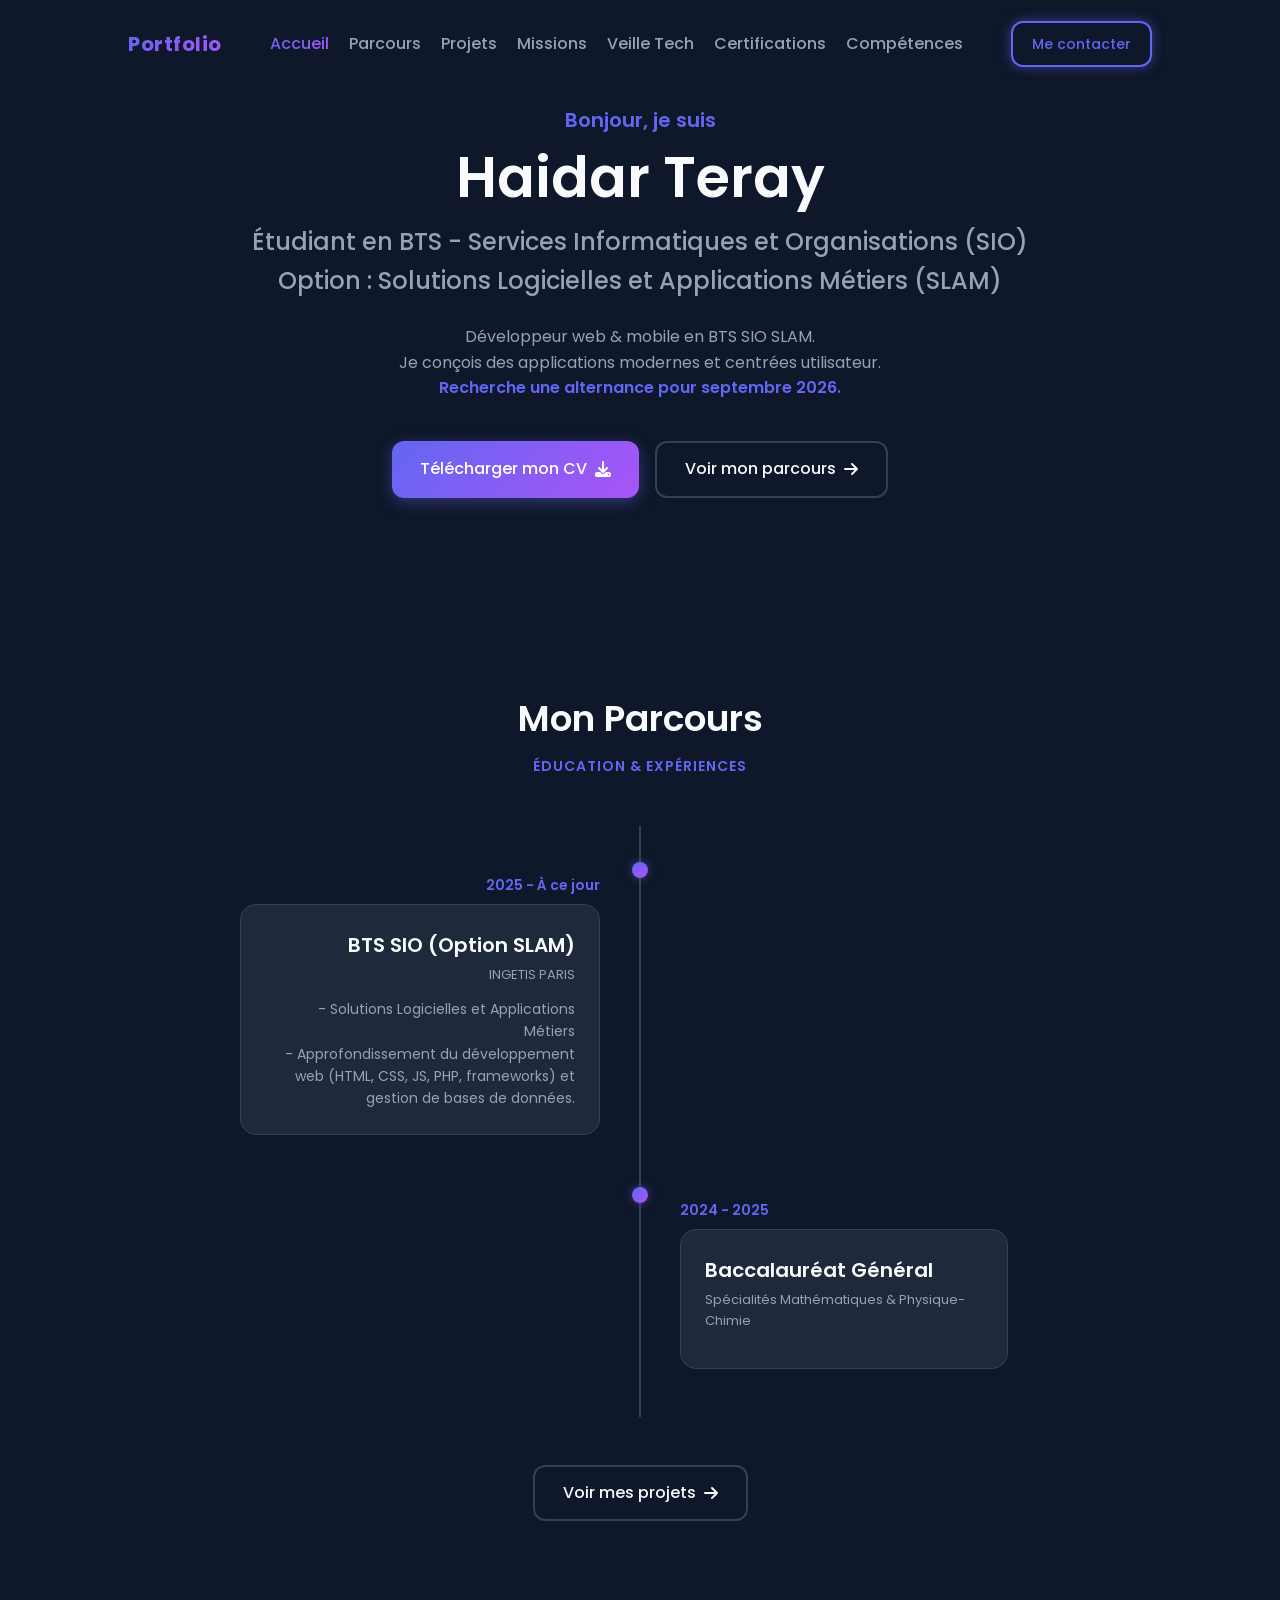
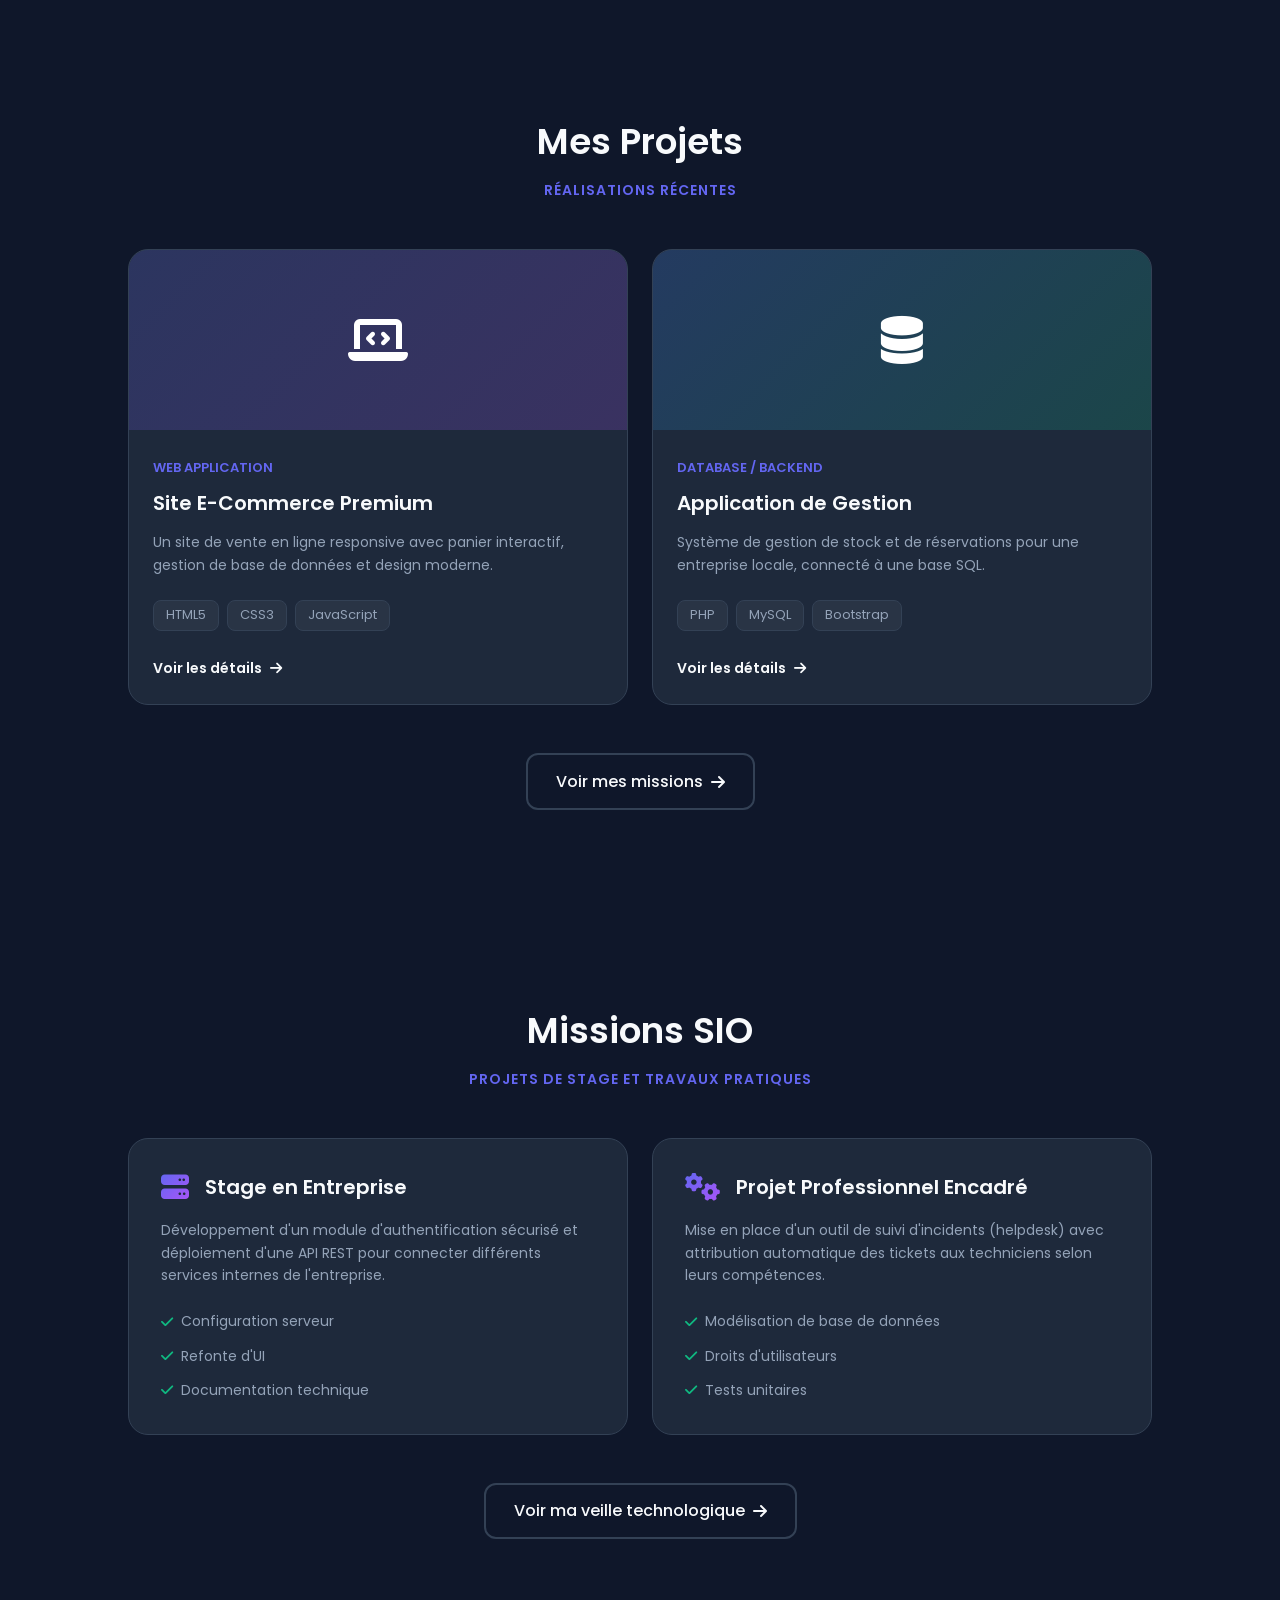
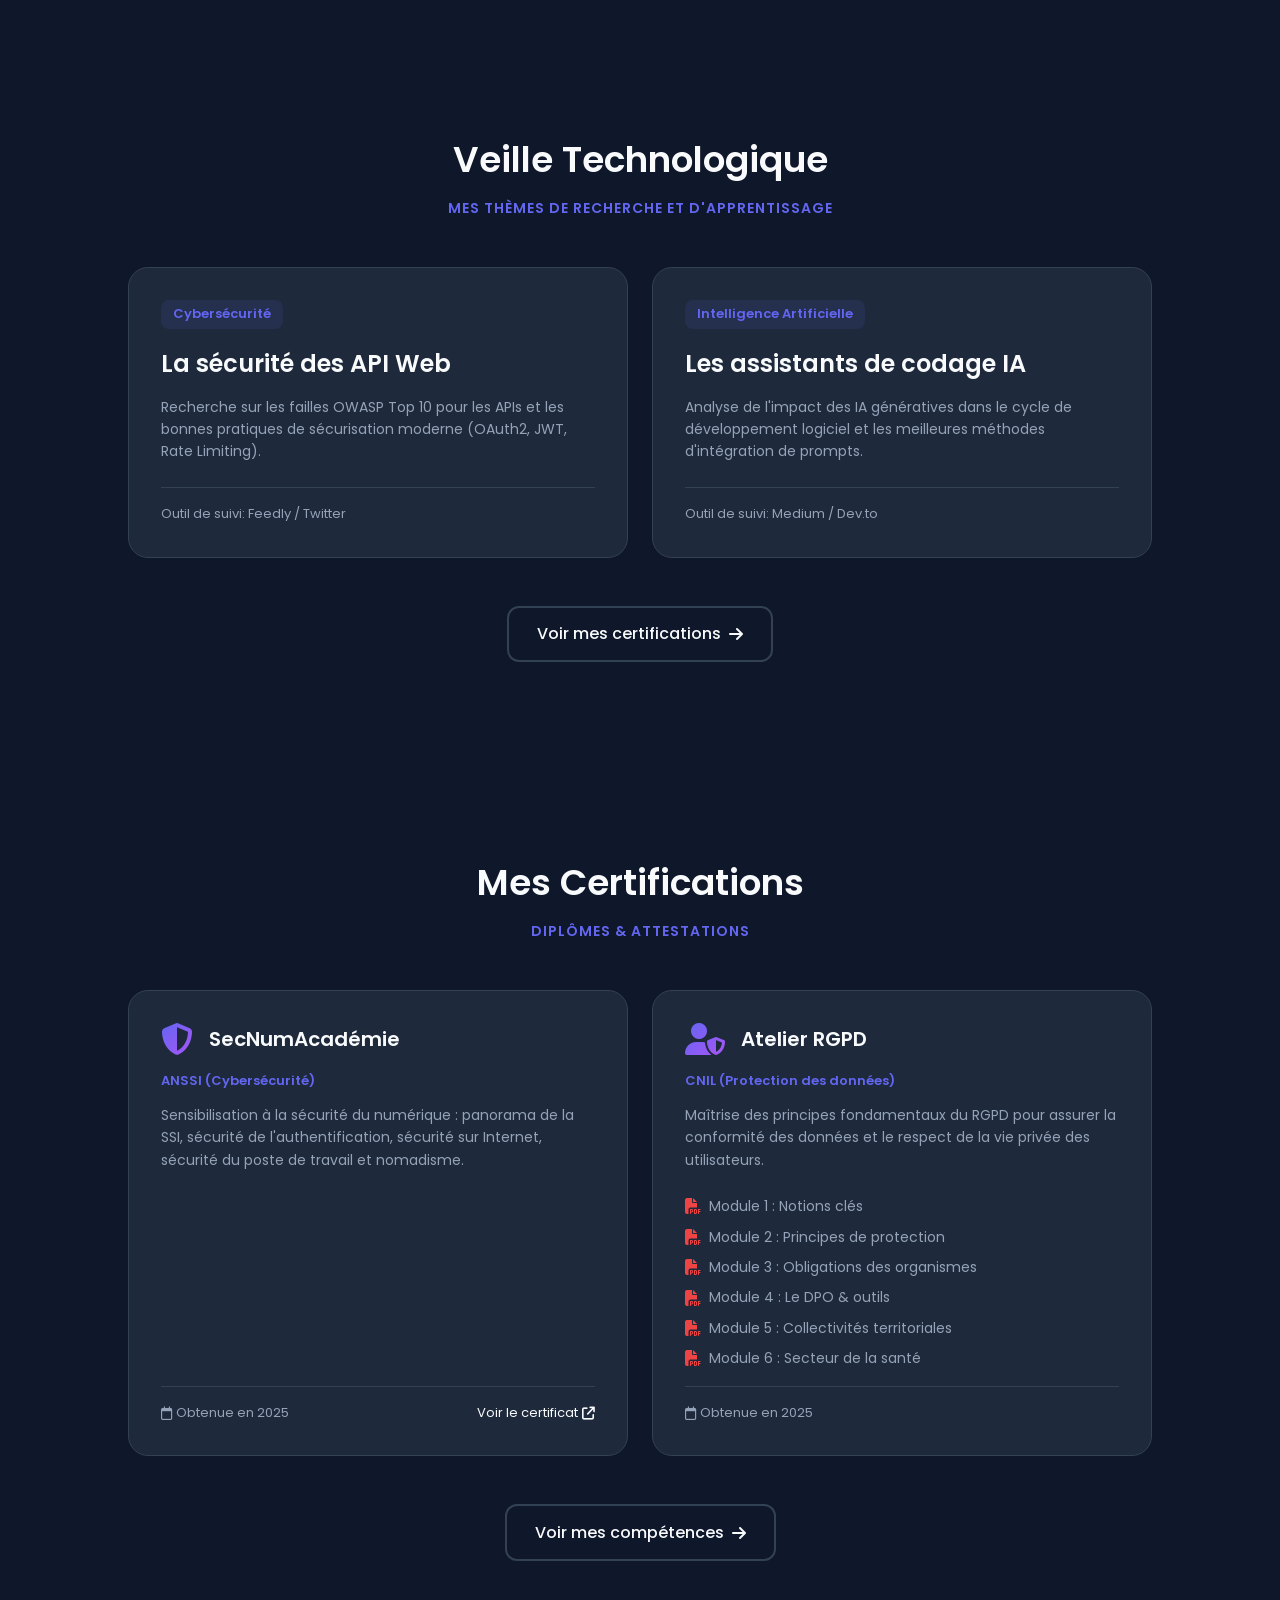
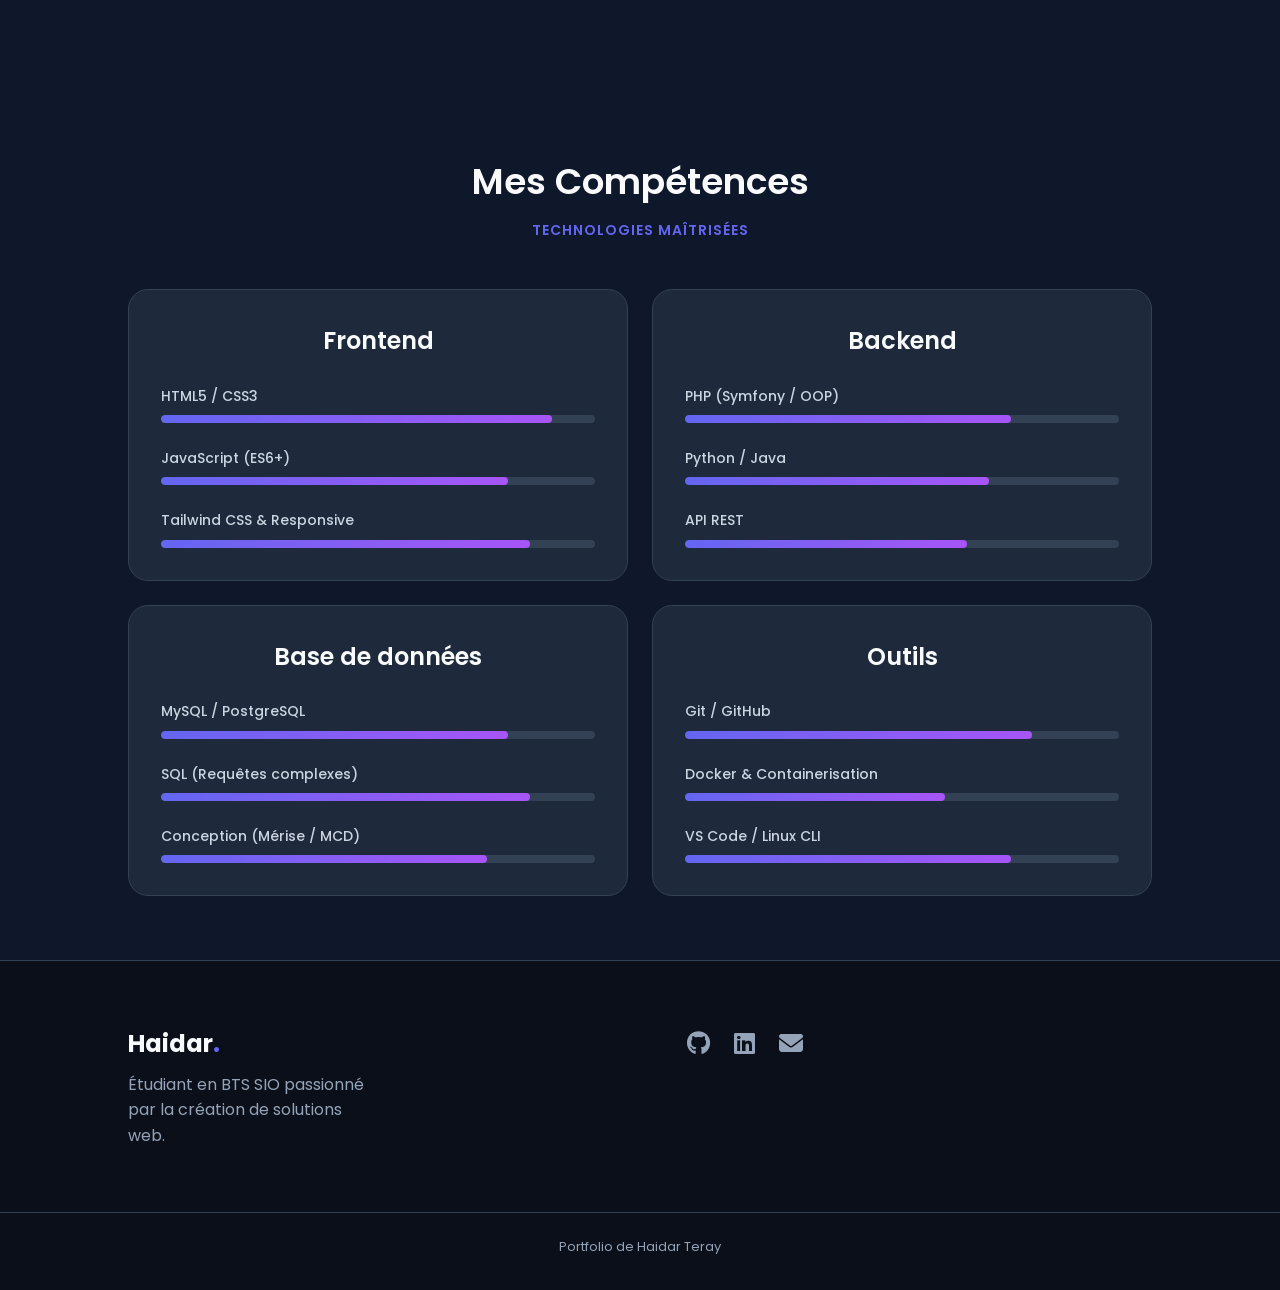
==== commit 21d3d802: "Add files via upload" ====
--- a/index.html
+++ b/index.html
@@ -34,6 +34,7 @@
                     <li class="nav__item"><a href="#projets" class="nav__link">Projets</a></li>
                     <li class="nav__item"><a href="#missions" class="nav__link">Missions</a></li>
                     <li class="nav__item"><a href="#veille" class="nav__link">Veille Tech</a></li>
+                    <li class="nav__item"><a href="#certifications" class="nav__link">Certifications</a></li>
                     <li class="nav__item"><a href="#competences" class="nav__link">Compétences</a></li>
                 </ul>
                 <div class="nav__close" id="nav-close">
@@ -42,6 +43,7 @@
             </div>
 
             <div class="nav__actions">
+                <a href="assets/contact.html" class="btn btn--secondary nav__btn">Me contacter</a>
                 <div class="nav__toggle" id="nav-toggle">
                     <i class="fa-solid fa-bars"></i>
                 </div>
@@ -56,15 +58,17 @@
             <div class="home__container container grid">
                 <div class="home__content">
                     <span class="home__subtitle">Bonjour, je suis</span>
-                    <h1 class="home__title">Haidar</h1>
-                    <h2 class="home__profession">Étudiant en BTS SIO SLAM</h2>
+                    <h1 class="home__title">Haidar Teray</h1>
+                    <h2 class="home__profession">Étudiant en BTS - Services Informatiques et Organisations (SIO)
+                                            <br> Option : Solutions Logicielles et Applications Métiers (SLAM)</h2>
                     <p class="home__description">
-                        Passionné par le développement d'applications web et mobiles, je conçois des solutions modernes,
-                        performantes et centrées sur l'utilisateur. Actuellement en formation BTS Services Informatiques
-                        aux Organisations, je recherche une alternance pour la rentrée de septembre 2026.
+                        Développeur web & mobile en BTS SIO SLAM. <br>
+                        Je conçois des applications modernes et centrées utilisateur. <br>
+                        <span class="home__alternance">Recherche une alternance pour septembre 2026.</span>
                     </p>
+
                     <div class="home__buttons">
-                        <a href="cv alternance dev.pdf" class="btn btn--primary" target="_blank">Télécharger mon CV <i
+                        <a href="assets/cv alternance dev.pdf" class="btn btn--primary" target="_blank">Télécharger mon CV <i
                                 class="fa-solid fa-download"></i></a>
                         <a href="#parcours" class="btn btn--secondary">Voir mon parcours <i
                                 class="fa-solid fa-arrow-right"></i></a>
@@ -241,6 +245,60 @@
                 </div>
             </div>
             <div class="section__footer">
+                <a href="#certifications" class="btn btn--secondary">Voir mes certifications <i class="fa-solid fa-arrow-right"></i></a>
+            </div>
+        </section>
+
+        <!-- Certifications Section -->
+        <section class="certifications section" id="certifications">
+            <h2 class="section__title">Mes Certifications</h2>
+            <span class="section__subtitle">Diplômes & Attestations</span>
+
+            <div class="certifications__container container grid">
+                <!-- Cert 1: SecNumAcadémie (ANSSI) -->
+                <div class="certification-card">
+                    <div>
+                        <div class="certification-card__header">
+                            <i class="fa-solid fa-shield-halved certification-card__icon"></i>
+                            <h3 class="certification-card__title">SecNumAcadémie</h3>
+                        </div>
+                        <span class="certification-card__subtitle">ANSSI (Cybersécurité)</span>
+                        <p class="certification-card__desc">
+                            Sensibilisation à la sécurité du numérique : panorama de la SSI, sécurité de l'authentification, sécurité sur Internet, sécurité du poste de travail et nomadisme.
+                        </p>
+                    </div>
+                    <div class="certification-card__footer">
+                        <span class="certification-card__date"><i class="fa-regular fa-calendar"></i> Obtenue en 2025</span>
+                        <a href="assets/Certifications/anssi/Certifications anssi.pdf" target="_blank" class="certification-card__link">Voir le certificat <i class="fa-solid fa-arrow-up-right-from-square"></i></a>
+                    </div>
+                </div>
+
+                <!-- Cert 2: Atelier RGPD (CNIL) -->
+                <div class="certification-card">
+                    <div>
+                        <div class="certification-card__header">
+                            <i class="fa-solid fa-user-shield certification-card__icon"></i>
+                            <h3 class="certification-card__title">Atelier RGPD</h3>
+                        </div>
+                        <span class="certification-card__subtitle">CNIL (Protection des données)</span>
+                        <p class="certification-card__desc">
+                            Maîtrise des principes fondamentaux du RGPD pour assurer la conformité des données et le respect de la vie privée des utilisateurs.
+                        </p>
+                        <ul class="certification-card__modules">
+                            <li><a href="assets/Certifications/cnil/certification_cnil_1.pdf" target="_blank"><i class="fa-solid fa-file-pdf"></i> Module 1 : Notions clés</a></li>
+                            <li><a href="assets/Certifications/cnil/certification_cnil_2.pdf" target="_blank"><i class="fa-solid fa-file-pdf"></i> Module 2 : Principes de protection</a></li>
+                            <li><a href="assets/Certifications/cnil/certification_cnil_3.pdf" target="_blank"><i class="fa-solid fa-file-pdf"></i> Module 3 : Obligations des organismes</a></li>
+                            <li><a href="assets/Certifications/cnil/certification_cnil_4.pdf" target="_blank"><i class="fa-solid fa-file-pdf"></i> Module 4 : Le DPO & outils</a></li>
+                            <li><a href="assets/Certifications/cnil/certification_cnil_5.pdf" target="_blank"><i class="fa-solid fa-file-pdf"></i> Module 5 : Collectivités territoriales</a></li>
+                            <li><a href="assets/Certifications/cnil/certification_cnil_6.pdf" target="_blank"><i class="fa-solid fa-file-pdf"></i> Module 6 : Secteur de la santé</a></li>
+                        </ul>
+                    </div>
+                    <div class="certification-card__footer" style="margin-top: 1rem;">
+                        <span class="certification-card__date"><i class="fa-regular fa-calendar"></i> Obtenue en 2025</span>
+                    </div>
+                </div>
+            </div>
+            <div class="section__footer">
                 <a href="#competences" class="btn btn--secondary">Voir mes compétences <i class="fa-solid fa-arrow-right"></i></a>
             </div>
         </section>
@@ -251,24 +309,24 @@
             <span class="section__subtitle">Technologies maîtrisées</span>
 
             <div class="competences__container container grid">
-                <!-- Skill Group 1 -->
+                <!-- Frontend -->
                 <div class="skill-box">
                     <h3 class="skill-box__title">Frontend</h3>
                     <div class="skill-list">
                         <div class="skill-item">
-                            <span class="skill-name">HTML / CSS</span>
+                            <span class="skill-name">HTML5 / CSS3</span>
                             <div class="skill-bar">
                                 <div class="skill-progress" style="width: 90%;"></div>
                             </div>
                         </div>
                         <div class="skill-item">
-                            <span class="skill-name">JavaScript</span>
+                            <span class="skill-name">JavaScript (ES6+)</span>
                             <div class="skill-bar">
                                 <div class="skill-progress" style="width: 80%;"></div>
                             </div>
                         </div>
                         <div class="skill-item">
-                            <span class="skill-name">Responsive Design</span>
+                            <span class="skill-name">Tailwind CSS & Responsive</span>
                             <div class="skill-bar">
                                 <div class="skill-progress" style="width: 85%;"></div>
                             </div>
@@ -276,26 +334,76 @@
                     </div>
                 </div>
 
-                <!-- Skill Group 2 -->
+                <!-- Backend -->
                 <div class="skill-box">
-                    <h3 class="skill-box__title">Backend & Outils</h3>
+                    <h3 class="skill-box__title">Backend</h3>
                     <div class="skill-list">
                         <div class="skill-item">
-                            <span class="skill-name">PHP / SQL</span>
+                            <span class="skill-name">PHP (Symfony / OOP)</span>
                             <div class="skill-bar">
                                 <div class="skill-progress" style="width: 75%;"></div>
                             </div>
                         </div>
                         <div class="skill-item">
+                            <span class="skill-name">Python / Java</span>
+                            <div class="skill-bar">
+                                <div class="skill-progress" style="width: 70%;"></div>
+                            </div>
+                        </div>
+                        <div class="skill-item">
+                            <span class="skill-name">API REST</span>
+                            <div class="skill-bar">
+                                <div class="skill-progress" style="width: 65%;"></div>
+                            </div>
+                        </div>
+                    </div>
+                </div>
+
+                <!-- Base de données -->
+                <div class="skill-box">
+                    <h3 class="skill-box__title">Base de données</h3>
+                    <div class="skill-list">
+                        <div class="skill-item">
+                            <span class="skill-name">MySQL / PostgreSQL</span>
+                            <div class="skill-bar">
+                                <div class="skill-progress" style="width: 80%;"></div>
+                            </div>
+                        </div>
+                        <div class="skill-item">
+                            <span class="skill-name">SQL (Requêtes complexes)</span>
+                            <div class="skill-bar">
+                                <div class="skill-progress" style="width: 85%;"></div>
+                            </div>
+                        </div>
+                        <div class="skill-item">
+                            <span class="skill-name">Conception (Mérise / MCD)</span>
+                            <div class="skill-bar">
+                                <div class="skill-progress" style="width: 75%;"></div>
+                            </div>
+                        </div>
+                    </div>
+                </div>
+
+                <!-- Outils -->
+                <div class="skill-box">
+                    <h3 class="skill-box__title">Outils</h3>
+                    <div class="skill-list">
+                        <div class="skill-item">
                             <span class="skill-name">Git / GitHub</span>
                             <div class="skill-bar">
                                 <div class="skill-progress" style="width: 80%;"></div>
                             </div>
                         </div>
                         <div class="skill-item">
-                            <span class="skill-name">Linux / Docker</span>
+                            <span class="skill-name">Docker & Containerisation</span>
                             <div class="skill-bar">
                                 <div class="skill-progress" style="width: 60%;"></div>
+                            </div>
+                        </div>
+                        <div class="skill-item">
+                            <span class="skill-name">VS Code / Linux CLI</span>
+                            <div class="skill-bar">
+                                <div class="skill-progress" style="width: 75%;"></div>
                             </div>
                         </div>
                     </div>
@@ -317,11 +425,11 @@
                         class="fa-brands fa-github"></i></a>
                 <a href="https://www.linkedin.com/in/haidar-teray-b484b1370" target="_blank" class="footer__social-link"><i
                         class="fa-brands fa-linkedin"></i></a>
-                <a href="mailto:haidar.teray931@gmail.com" class="footer__social-link"><i
+                <a href="assets/contact.html" class="footer__social-link"><i
                         class="fa-solid fa-envelope"></i></a>
             </div>
         </div>
-        <p class="footer__copy">&#169; 2026 Haidar. Tous droits réservés.</p>
+        <p class="footer__copy">Portfolio de Haidar Teray</p>
     </footer>
 
     <!-- JavaScript -->
--- a/style.css
+++ b/style.css
@@ -70,6 +70,26 @@
 
 html {
     scroll-behavior: smooth;
+}
+
+/* Custom scrollbar */
+::-webkit-scrollbar {
+    width: 12px;
+}
+
+::-webkit-scrollbar-track {
+    background-color: var(--body-color);
+}
+
+::-webkit-scrollbar-thumb {
+    background: var(--gradient-primary);
+    border-radius: .5rem;
+    border: 2px solid var(--body-color);
+    min-height: 100px;
+}
+
+::-webkit-scrollbar-thumb:hover {
+    background: var(--gradient-hover);
 }
 
 body {
@@ -289,9 +309,32 @@
 .nav__btn {
     padding: .6rem 1.2rem;
     font-size: var(--small-font-size);
+    border: 2px solid var(--first-color) !important;
+    color: var(--first-color) !important;
+    background-color: transparent;
+    box-shadow: 0 0 12px rgba(99, 102, 241, 0.5);
+    transition: all .3s ease;
+    white-space: nowrap;
+}
+
+.nav__btn:hover {
+    background-color: var(--first-color) !important;
+    color: #fff !important;
+    box-shadow: 0 0 20px rgba(99, 102, 241, 0.9);
+    transform: translateY(-2px);
 }
 
 /* ==================== HERO / HOME ==================== */
+.home.section {
+    padding-top: 5rem;
+}
+
+@media screen and (min-width: 768px) {
+    .home.section {
+        padding-top: 6.5rem;
+    }
+}
+
 .home__container {
     row-gap: 2.5rem;
     align-items: center;
@@ -333,6 +376,11 @@
     max-width: 600px;
     margin-left: auto;
     margin-right: auto;
+}
+
+.home__alternance {
+    color: var(--first-color);
+    font-weight: var(--font-semibold);
 }
 
 .home__buttons {
@@ -651,6 +699,136 @@
     color: var(--text-color-light);
 }
 
+/* ==================== CERTIFICATIONS ==================== */
+.certifications__container {
+    grid-template-columns: 1fr;
+    gap: 1.5rem;
+}
+
+.certification-card {
+    background-color: var(--container-color);
+    border-radius: 1.25rem;
+    border: 1px solid var(--border-color);
+    padding: 2rem;
+    display: flex;
+    flex-direction: column;
+    justify-content: space-between;
+    transition: transform .3s, border-color .3s, box-shadow .3s;
+    position: relative;
+    overflow: hidden;
+}
+
+.certification-card::before {
+    content: '';
+    position: absolute;
+    top: 0;
+    left: 0;
+    width: 100%;
+    height: 4px;
+    background: var(--gradient-primary);
+    opacity: 0;
+    transition: opacity .3s;
+}
+
+.certification-card:hover {
+    transform: translateY(-5px);
+    border-color: var(--first-color);
+    box-shadow: 0 10px 20px rgba(99, 102, 241, 0.15);
+}
+
+.certification-card:hover::before {
+    opacity: 1;
+}
+
+.certification-card__header {
+    display: flex;
+    align-items: center;
+    column-gap: 1rem;
+    margin-bottom: var(--mb-1);
+}
+
+.certification-card__icon {
+    font-size: 2rem;
+    background: var(--gradient-primary);
+    -webkit-background-clip: text;
+    -webkit-text-fill-color: transparent;
+}
+
+.certification-card__title {
+    font-size: var(--h3-font-size);
+}
+
+.certification-card__subtitle {
+    display: block;
+    font-size: var(--smaller-font-size);
+    color: var(--first-color);
+    font-weight: var(--font-semibold);
+    margin-bottom: var(--mb-0-75);
+}
+
+.certification-card__desc {
+    font-size: var(--small-font-size);
+    color: var(--text-color-light);
+    margin-bottom: var(--mb-1-5);
+}
+
+.certification-card__footer {
+    display: flex;
+    justify-content: space-between;
+    align-items: center;
+    border-top: 1px solid var(--border-color);
+    padding-top: 1rem;
+    font-size: var(--smaller-font-size);
+    color: var(--text-color-light);
+}
+
+.certification-card__date {
+    display: flex;
+    align-items: center;
+    column-gap: .25rem;
+}
+
+.certification-card__link {
+    color: var(--title-color);
+    transition: color .3s;
+    display: flex;
+    align-items: center;
+    column-gap: .25rem;
+}
+
+.certification-card__link:hover {
+    color: var(--first-color);
+}
+
+.certification-card__modules {
+    margin-top: 1rem;
+    display: grid;
+    grid-template-columns: 1fr;
+    gap: .5rem;
+}
+
+.certification-card__modules li {
+    list-style: none;
+}
+
+.certification-card__modules a {
+    color: var(--text-color-light);
+    display: flex;
+    align-items: center;
+    column-gap: .5rem;
+    font-size: var(--small-font-size);
+    transition: color .3s;
+}
+
+.certification-card__modules a:hover {
+    color: var(--first-color);
+}
+
+.certification-card__modules i {
+    color: #ef4444;
+    font-size: 1rem;
+}
+
 /* ==================== SKILLS / COMPETENCES ==================== */
 .skill-box {
     background-color: var(--container-color);
@@ -755,6 +933,7 @@
     .projets__container,
     .missions__container,
     .veille__container,
+    .certifications__container,
     .competences__container,
     .footer__container {
         grid-template-columns: repeat(2, 1fr);
@@ -812,9 +991,13 @@
         display: none;
     }
     
+    .nav__menu {
+        margin: 0 auto;
+    }
+
     .nav__list {
         flex-direction: row;
-        column-gap: 2.5rem;
+        column-gap: 1.25rem;
     }
     
 
@@ -832,3 +1015,167 @@
         justify-self: end;
     }
 }
+
+/* ==================== CONTACT FORM ==================== */
+.contact__container {
+    max-width: 600px;
+    margin: 3rem auto 4rem;
+    padding: 0 1.5rem;
+}
+
+.contact__card {
+    background-color: var(--container-color);
+    border-radius: 1.25rem;
+    border: 1px solid var(--border-color);
+    padding: 2.5rem;
+    box-shadow: 0 10px 30px rgba(0, 0, 0, 0.2);
+    position: relative;
+    overflow: hidden;
+}
+
+.contact__card::before {
+    content: '';
+    position: absolute;
+    top: 0;
+    left: 0;
+    width: 100%;
+    height: 4px;
+    background: var(--gradient-primary);
+}
+
+.contact__title {
+    font-size: var(--h1-font-size);
+    margin-bottom: var(--mb-0-5);
+    text-align: center;
+}
+
+.contact__subtitle {
+    display: block;
+    font-size: var(--small-font-size);
+    color: var(--first-color);
+    text-align: center;
+    margin-bottom: var(--mb-2);
+    font-weight: var(--font-semibold);
+}
+
+.contact__form {
+    display: grid;
+    row-gap: 1.5rem;
+}
+
+.contact__group {
+    display: grid;
+    row-gap: .5rem;
+}
+
+.contact__label {
+    font-size: var(--small-font-size);
+    color: var(--text-color);
+    font-weight: var(--font-medium);
+}
+
+.contact__input, 
+.contact__textarea {
+    width: 100%;
+    background-color: var(--body-color);
+    border: 1px solid var(--border-color);
+    padding: 1rem;
+    border-radius: .75rem;
+    color: var(--title-color);
+    font-family: var(--body-font);
+    font-size: var(--normal-font-size);
+    transition: border-color .3s, box-shadow .3s;
+    outline: none;
+}
+
+.contact__input:focus, 
+.contact__textarea:focus {
+    border-color: var(--first-color);
+    box-shadow: 0 0 8px rgba(99, 102, 241, 0.25);
+}
+
+.contact__textarea {
+    height: 150px;
+    resize: none;
+}
+
+.contact__back-btn {
+    display: inline-flex;
+    align-items: center;
+    column-gap: .5rem;
+    color: var(--text-color-light);
+    font-size: var(--small-font-size);
+    margin-bottom: var(--mb-1-5);
+    transition: color .3s;
+}
+
+.contact__back-btn:hover {
+    color: var(--first-color);
+}
+
+.contact__socials {
+    display: flex;
+    justify-content: center;
+    column-gap: 2.5rem;
+    margin-top: 2.5rem;
+}
+
+.contact__social-link {
+    display: inline-flex;
+    align-items: center;
+    column-gap: .5rem;
+    color: var(--text-color-light);
+    font-size: var(--small-font-size);
+    transition: color .3s, transform .3s;
+}
+
+.contact__social-link:hover {
+    color: var(--first-color);
+    transform: translateY(-2px);
+}
+
+/* ==================== TOAST NOTIFICATION ==================== */
+.toast {
+    position: fixed;
+    bottom: 2rem;
+    right: -100%;
+    background-color: var(--container-color);
+    border: 1px solid var(--border-color);
+    border-left: 4px solid #10b981;
+    padding: 1.25rem 1.75rem;
+    border-radius: .75rem;
+    box-shadow: 0 10px 30px rgba(0, 0, 0, 0.3);
+    z-index: var(--z-modal);
+    transition: right .4s ease-in-out;
+}
+
+.toast--show {
+    right: 2rem;
+}
+
+.toast__content {
+    display: flex;
+    align-items: center;
+    column-gap: 1rem;
+}
+
+.toast__icon {
+    font-size: 1.5rem;
+    color: #10b981;
+}
+
+.toast__message {
+    display: flex;
+    flex-direction: column;
+}
+
+.toast__title {
+    font-size: var(--normal-font-size);
+    font-weight: var(--font-semibold);
+    color: var(--title-color);
+}
+
+.toast__desc {
+    font-size: var(--smaller-font-size);
+    color: var(--text-color-light);
+}
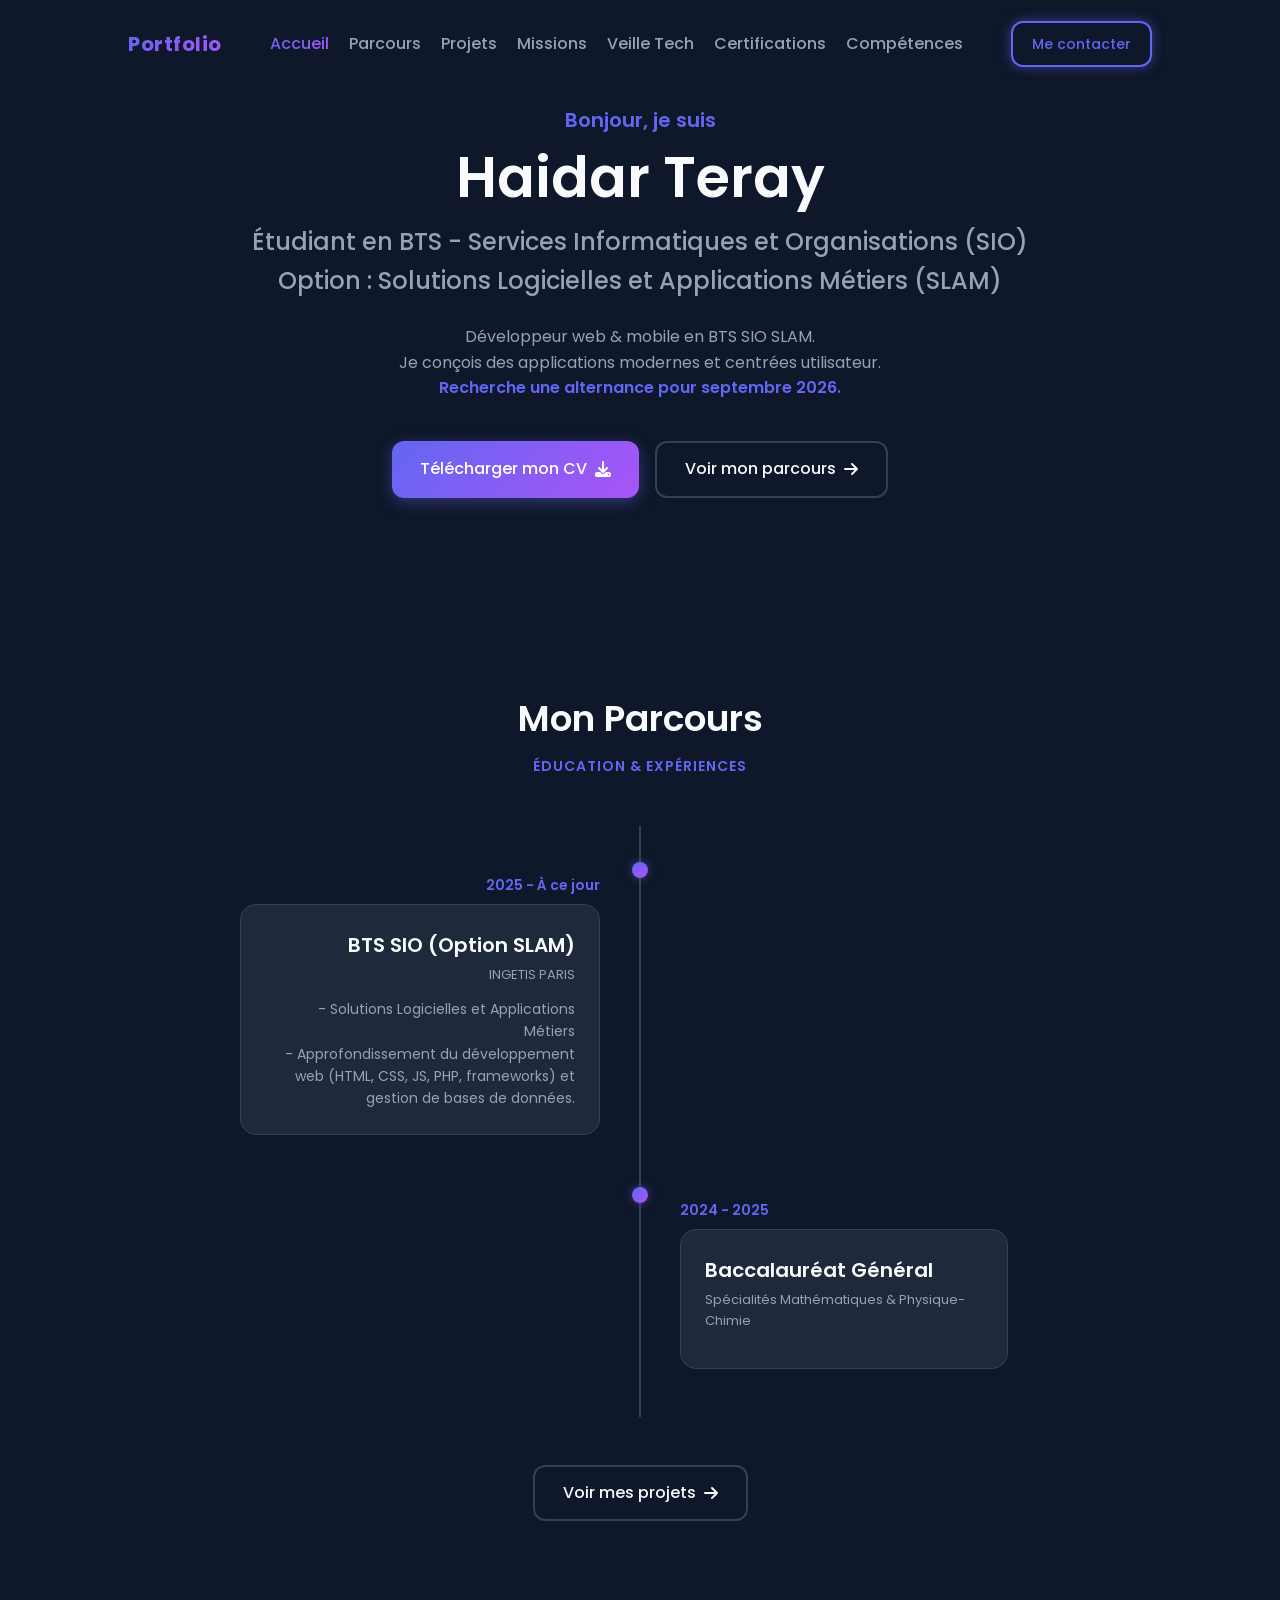
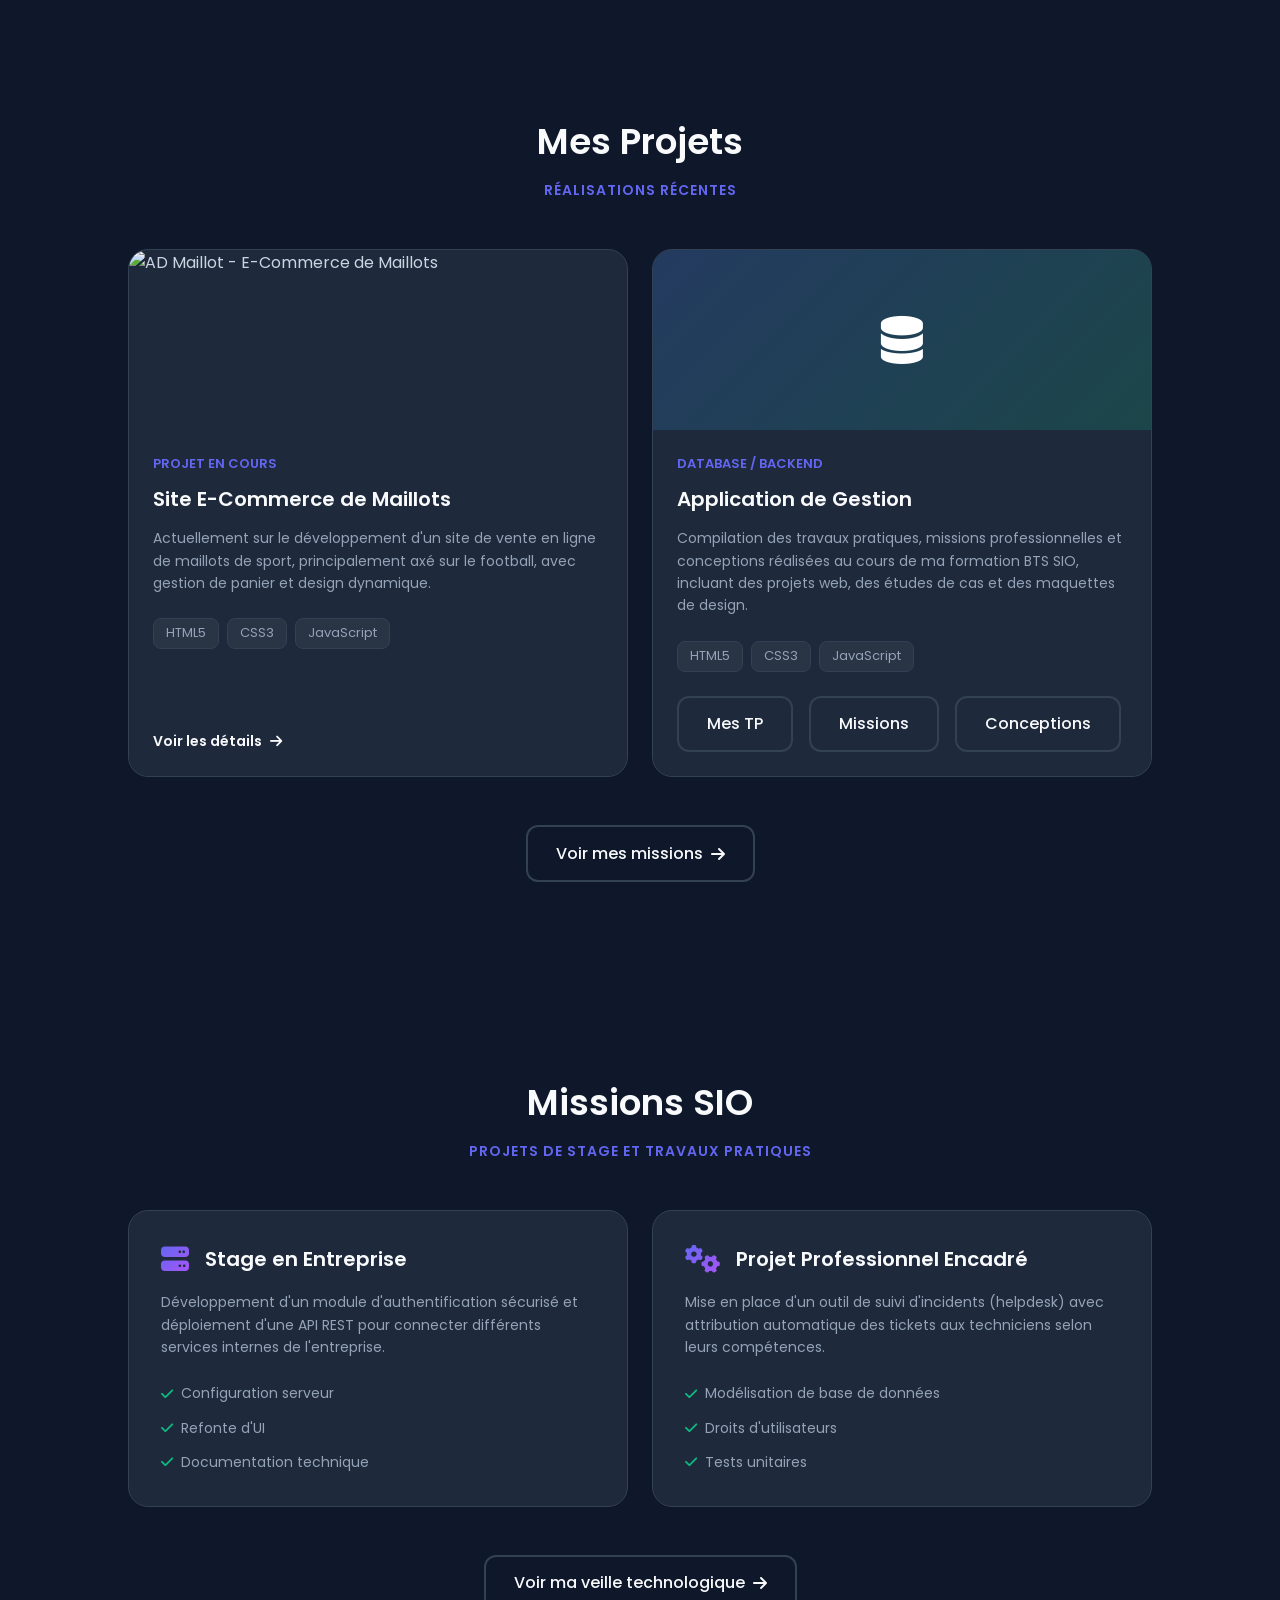
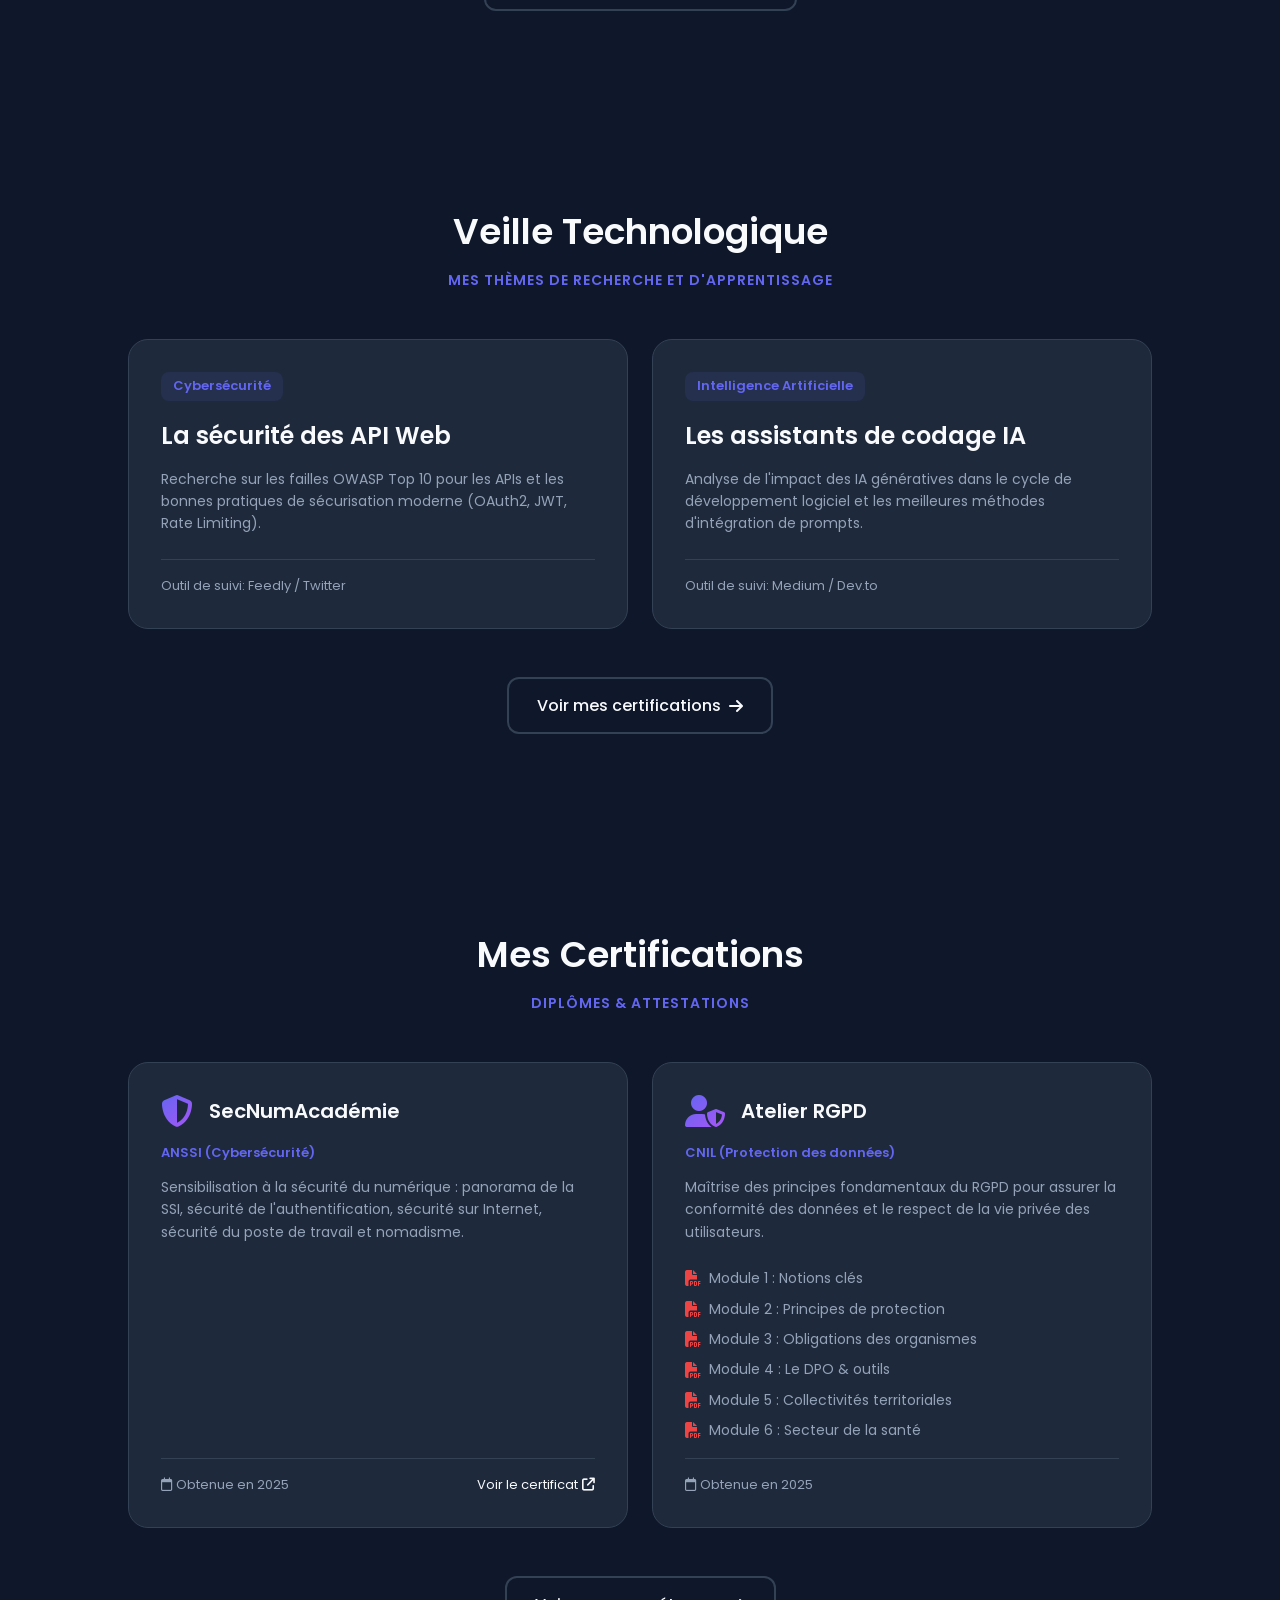
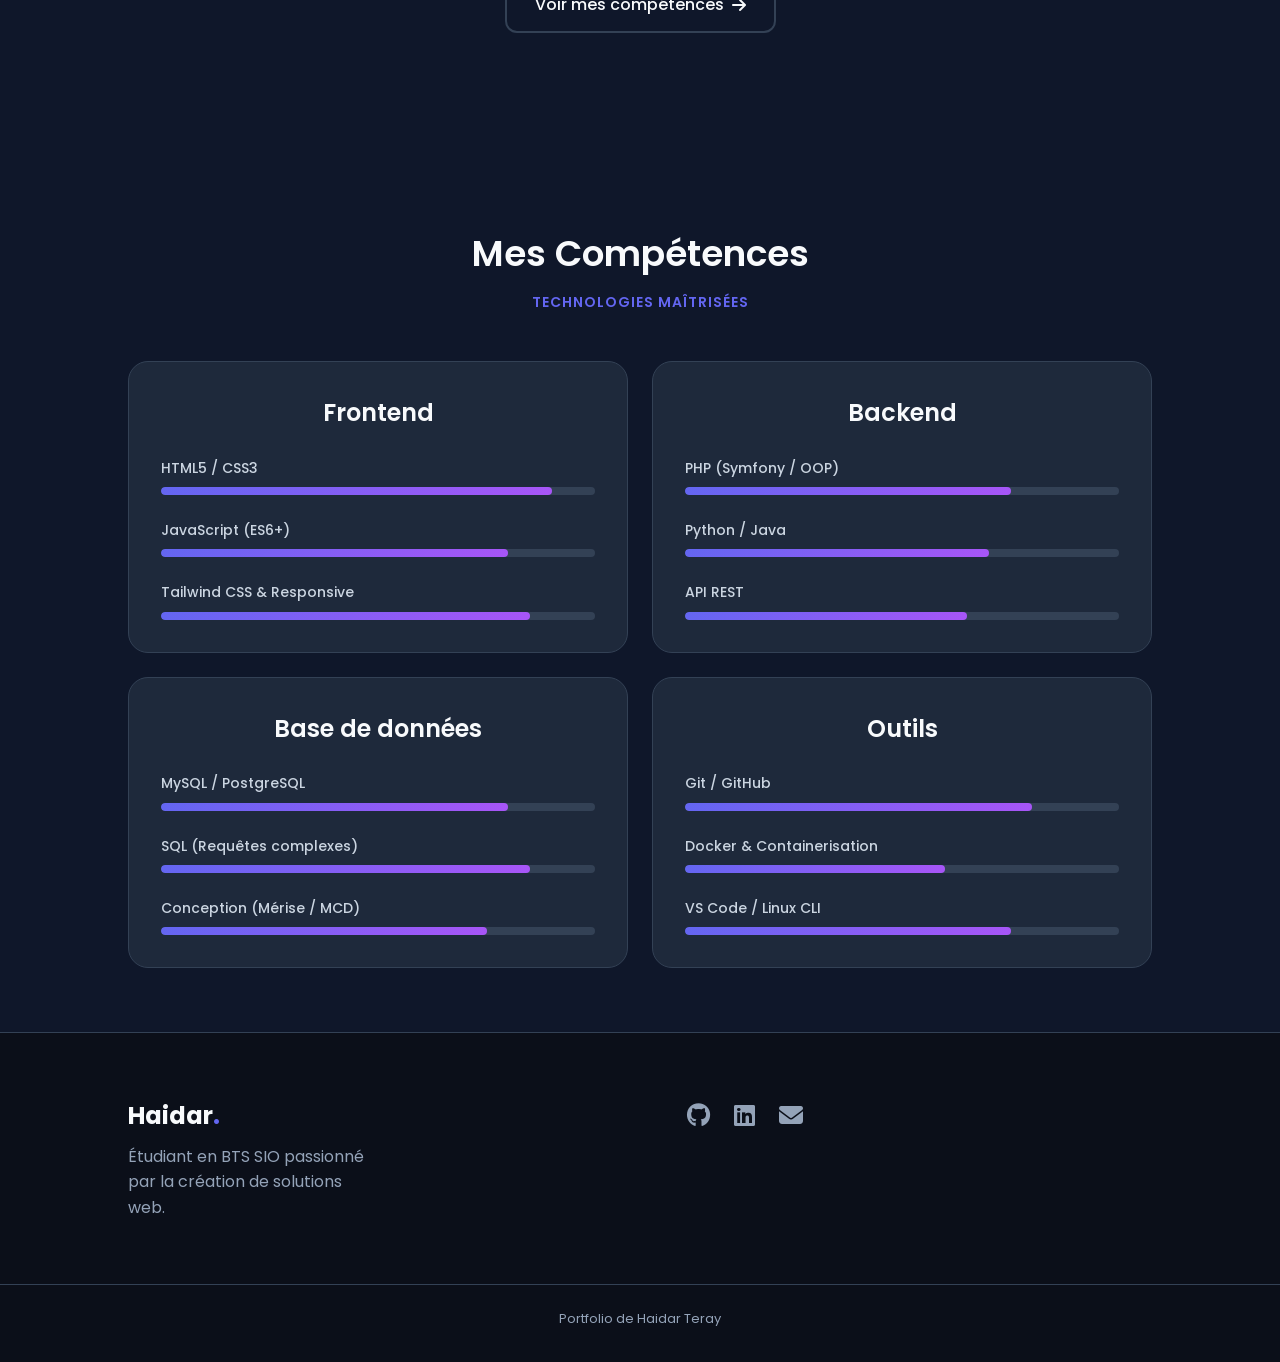
==== commit 2db1e774: "Add files via upload" ====
--- a/index.html
+++ b/index.html
@@ -124,46 +124,44 @@
                 <!-- Project 1 -->
                 <article class="project-card">
                     <div class="project-card__img-wrapper">
-                        <!-- We'll style a premium placeholder look with CSS -->
-                        <div class="project-card__placeholder project-card__placeholder--1">
-                            <i class="fa-solid fa-laptop-code"></i>
-                        </div>
+                        <img src="assets/ad_maillot/home.png" alt="AD Maillot - E-Commerce de Maillots" class="project-card__img no-modal">
                     </div>
                     <div class="project-card__content">
-                        <span class="project-card__tag">Web Application</span>
-                        <h3 class="project-card__title">Site E-Commerce Premium</h3>
-                        <p class="project-card__desc">Un site de vente en ligne responsive avec panier interactif,
-                            gestion de base de données et design moderne.</p>
+                        <span class="project-card__tag">Projet en cours</span>
+                        <h3 class="project-card__title">Site E-Commerce de Maillots</h3>
+                        <p class="project-card__desc">Actuellement sur le développement d'un site de vente en ligne de maillots de sport, principalement axé sur le football, avec gestion de panier et design dynamique.</p>
                         <div class="project-card__tech">
                             <span>HTML5</span>
                             <span>CSS3</span>
                             <span>JavaScript</span>
                         </div>
-                        <a href="#" class="project-card__link">Voir les détails <i
+                        <a href="assets/ad_maillot.html" class="project-card__link">Voir les détails <i
                                 class="fa-solid fa-arrow-right"></i></a>
                     </div>
                 </article>
 
                 <!-- Project 2 -->
                 <article class="project-card">
-                    <div class="project-card__img-wrapper">
-                        <div class="project-card__placeholder project-card__placeholder--2">
-                            <i class="fa-solid fa-database"></i>
-                        </div>
-                    </div>
-                    <div class="project-card__content">
-                        <span class="project-card__tag">Database / Backend</span>
-                        <h3 class="project-card__title">Application de Gestion</h3>
-                        <p class="project-card__desc">Système de gestion de stock et de réservations pour une entreprise
-                            locale, connecté à une base SQL.</p>
-                        <div class="project-card__tech">
-                            <span>PHP</span>
-                            <span>MySQL</span>
-                            <span>Bootstrap</span>
-                        </div>
-                        <a href="#" class="project-card__link">Voir les détails <i
-                                class="fa-solid fa-arrow-right"></i></a>
-                    </div>
+<div class="project-card__img-wrapper">
+    <div class="project-card__placeholder project-card__placeholder--2">
+        <i class="fa-solid fa-database"></i>
+    </div>
+</div>
+<div class="project-card__content">
+    <span class="project-card__tag">Database / Backend</span>
+    <h3 class="project-card__title">Application de Gestion</h3>
+    <p class="project-card__desc">Compilation des travaux pratiques, missions professionnelles et conceptions réalisées au cours de ma formation BTS SIO, incluant des projets web, des études de cas et des maquettes de design.</p>
+    <div class="project-card__tech">
+        <span>HTML5</span>
+        <span>CSS3</span>
+        <span>JavaScript</span>
+    </div>
+    <div class="project-card__actions">
+        <a href="assets/TP/index.html" class="btn btn--secondary">Mes TP</a>
+        <a href="assets/Missions/index.html" class="btn btn--secondary">Missions</a>
+        <a href="assets/Conceptions/index.html" class="btn btn--secondary">Conceptions</a>
+    </div>
+</div>
                 </article>
             </div>
             <div class="section__footer">
@@ -433,6 +431,11 @@
     </footer>
 
     <!-- JavaScript -->
+<!-- Image Modal -->
+<div id="image-modal" class="modal hidden">
+  <span class="modal-close">&times;</span>
+  <img class="modal-content" id="modal-img" src="" alt="Image preview">
+</div>
     <script src="script.js"></script>
 </body>
 
--- a/style.css
+++ b/style.css
@@ -500,13 +500,73 @@
     color: var(--text-color-light);
 }
 
-/* ==================== PROJECT CARDS ==================== */
+/* ==================== NAV CARD STYLING ==================== */
+.nav-card {
+    background-color: var(--container-color);
+    border-radius: 1.25rem;
+    border: 1px solid var(--border-color);
+    overflow: hidden;
+    transition: transform .3s, border-color .3s;
+    display: flex;
+    flex-direction: column;
+    justify-content: space-between;
+    text-decoration: none;
+    color: inherit;
+    padding: 1rem;
+}
+
+.nav-card:hover {
+    transform: translateY(-8px);
+    border-color: var(--first-color);
+}
+
+.nav-card .card-content {
+    flex-grow: 1;
+}
+
+.nav-card h3 {
+    margin: 0 0 .5rem 0;
+    font-size: var(--h3-font-size);
+    color: var(--title-color);
+}
+
+.nav-card p {
+    margin: 0;
+    font-size: var(--small-font-size);
+    color: var(--text-color-light);
+}
+
+.nav-card .card-link {
+    margin-top: .5rem;
+    font-weight: var(--font-medium);
+    color: var(--first-color);
+    display: inline-block;
+    transition: color .3s;
+}
+
+.grid {
+    display: grid;
+    gap: 1.5rem;
+}
+
+.portfolio-grid .nav-card {
+    width: 100%;
+}
+
+    color: var(--first-color-dark);
+}
+.projets__container {
+    grid-auto-rows: 1fr;
+}
+
 .project-card {
     background-color: var(--container-color);
     border-radius: 1.25rem;
     border: 1px solid var(--border-color);
     overflow: hidden;
     transition: transform .3s, border-color .3s;
+    display: flex;
+    flex-direction: column;
 }
 
 .project-card:hover {
@@ -519,6 +579,17 @@
     overflow: hidden;
 }
 
+.project-card__img {
+    width: 100%;
+    height: 100%;
+    object-fit: cover;
+    transition: transform .3s ease;
+}
+
+.project-card:hover .project-card__img {
+    transform: scale(1.05);
+}
+
 .project-card__placeholder {
     height: 100%;
     display: flex;
@@ -538,6 +609,11 @@
 
 .project-card__content {
     padding: 1.5rem;
+    background-color: var(--container-color);
+    border-radius: 0 0 1.25rem 1.25rem;
+    flex-grow: 1;
+    display: flex;
+    flex-direction: column;
 }
 
 .project-card__tag {
@@ -584,18 +660,34 @@
     align-items: center;
     column-gap: .5rem;
     transition: color .3s;
+    margin-top: auto;
 }
 
 .project-card__link i {
     transition: transform .3s;
 }
 
+.project-card__actions {
+    display: flex;
+    gap: 1rem;
+    margin-top: auto;
+    flex-wrap: wrap;
+}
+
 .project-card__link:hover {
     color: var(--first-color);
 }
 
 .project-card__link:hover i {
     transform: translateX(4px);
+}
+
+/* ==================== PORTFOLIO GRID ==================== */
+.portfolio-grid {
+    display: grid;
+    grid-template-columns: repeat(auto-fit, minmax(250px, 1fr));
+    gap: 1.5rem;
+    padding: 0 1rem;
 }
 
 /* ==================== MISSIONS ==================== */
@@ -1179,3 +1271,49 @@
     font-size: var(--smaller-font-size);
     color: var(--text-color-light);
 }
+
+/* ==================== IMAGE MODAL ==================== */
+.modal {
+    display: flex;
+    justify-content: center;
+    align-items: center;
+    position: fixed;
+    top: 0;
+    left: 0;
+    width: 100vw;
+    height: 100vh;
+    background: rgba(0, 0, 0, 0.8);
+    opacity: 0;
+    visibility: hidden;
+    transition: opacity 0.3s ease;
+    z-index: var(--z-modal);
+}
+.modal.show {
+    opacity: 1;
+    visibility: visible;
+}
+.modal-content {
+    max-width: 90vw;
+    max-height: 90vh;
+    object-fit: contain;
+    border-radius: 0.5rem;
+    box-shadow: 0 0 20px rgba(0,0,0,0.5);
+}
+.modal-close {
+    position: absolute;
+    top: 1rem;
+    right: 1rem;
+    font-size: 2rem;
+    color: #fff;
+    cursor: pointer;
+    background: rgba(0,0,0,0.5);
+    border-radius: 50%;
+    width: 2.5rem;
+    height: 2.5rem;
+    display: flex;
+    align-items: center;
+    justify-content: center;
+}
+.modal-close:hover {
+    background: rgba(0,0,0,0.8);
+}
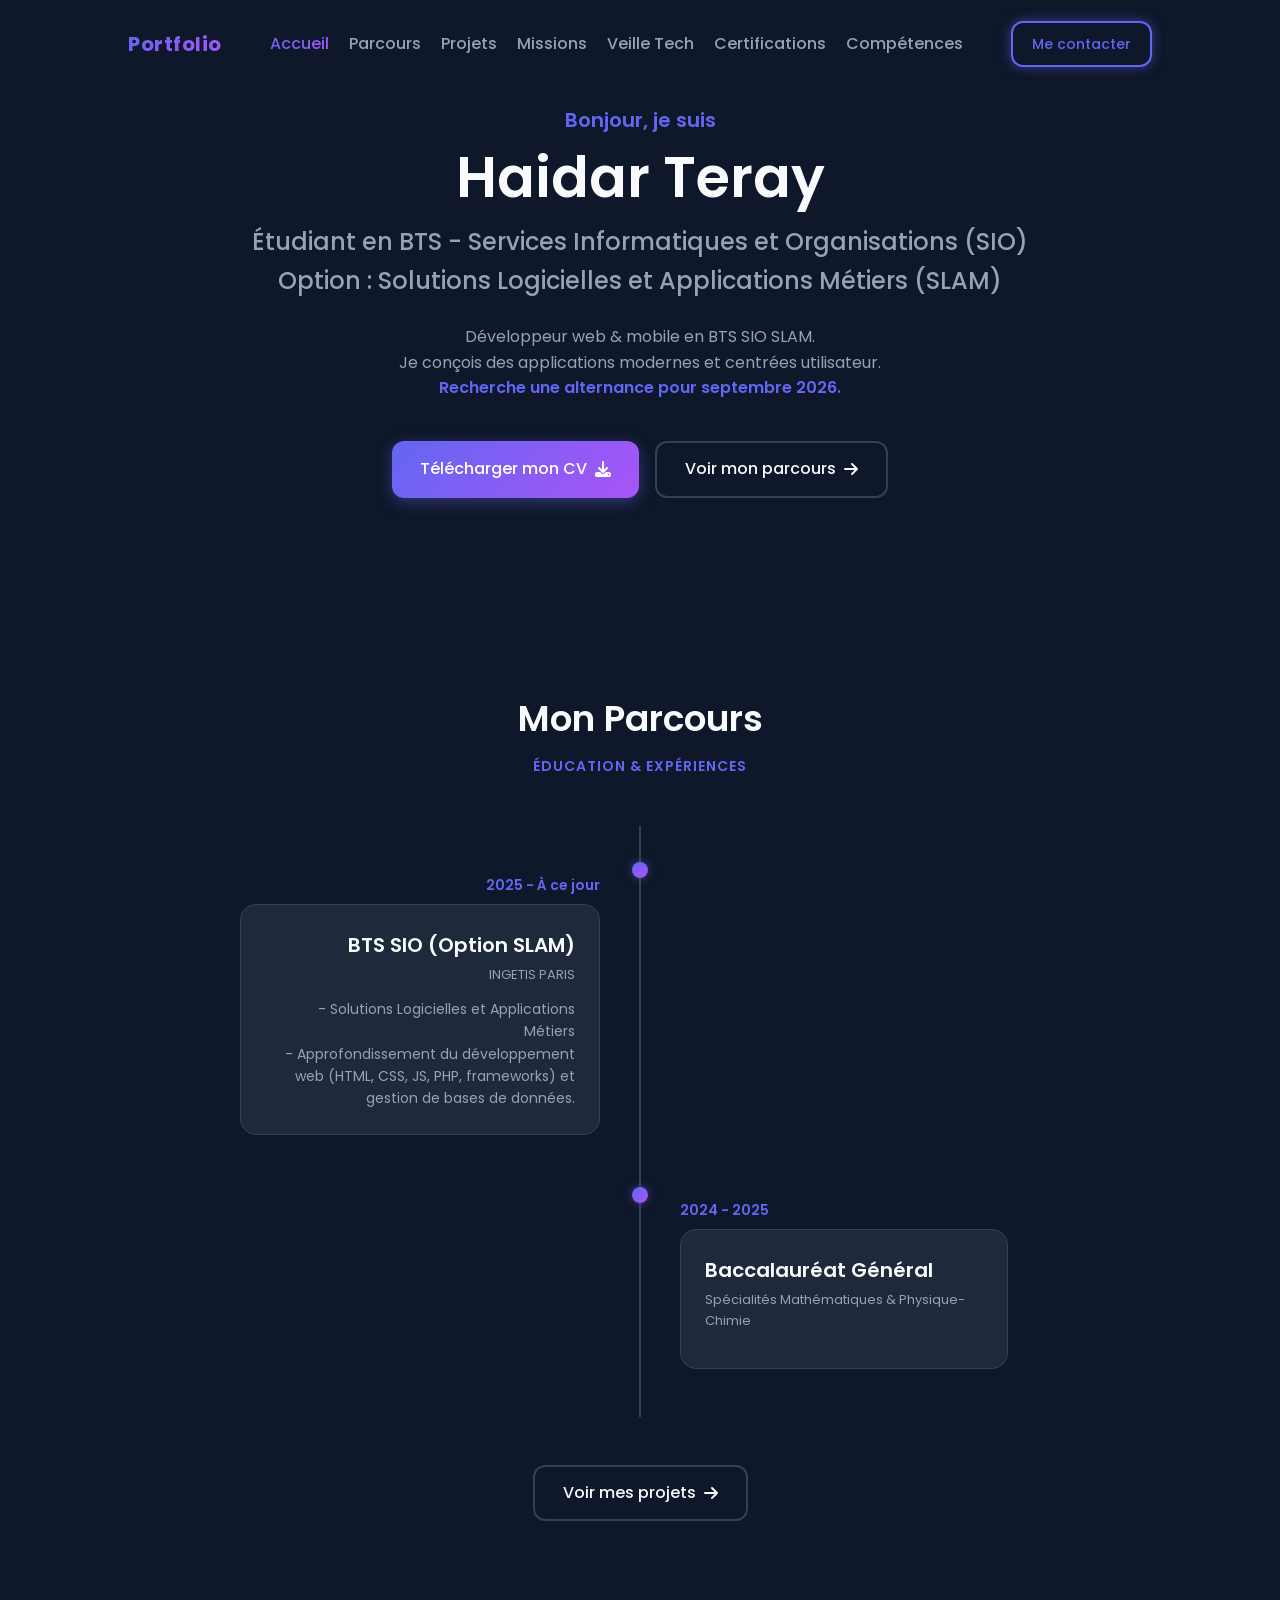
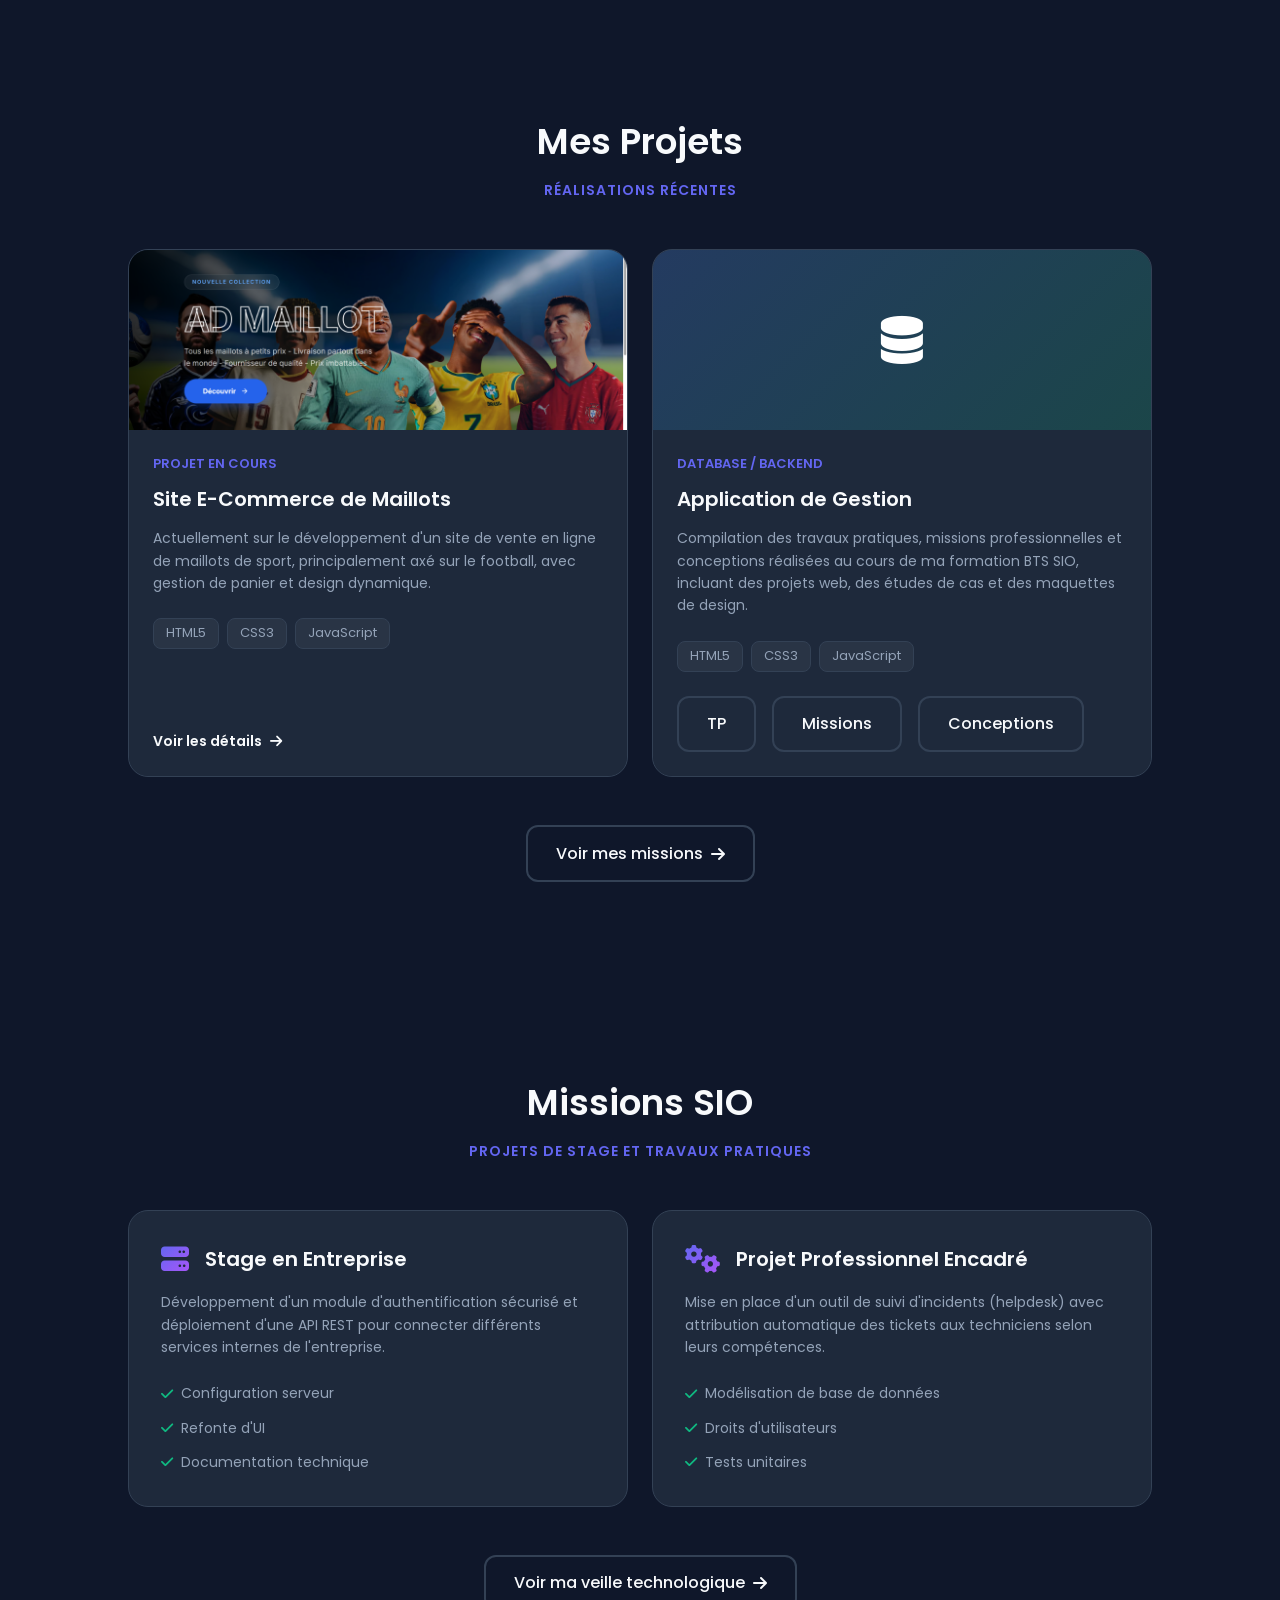
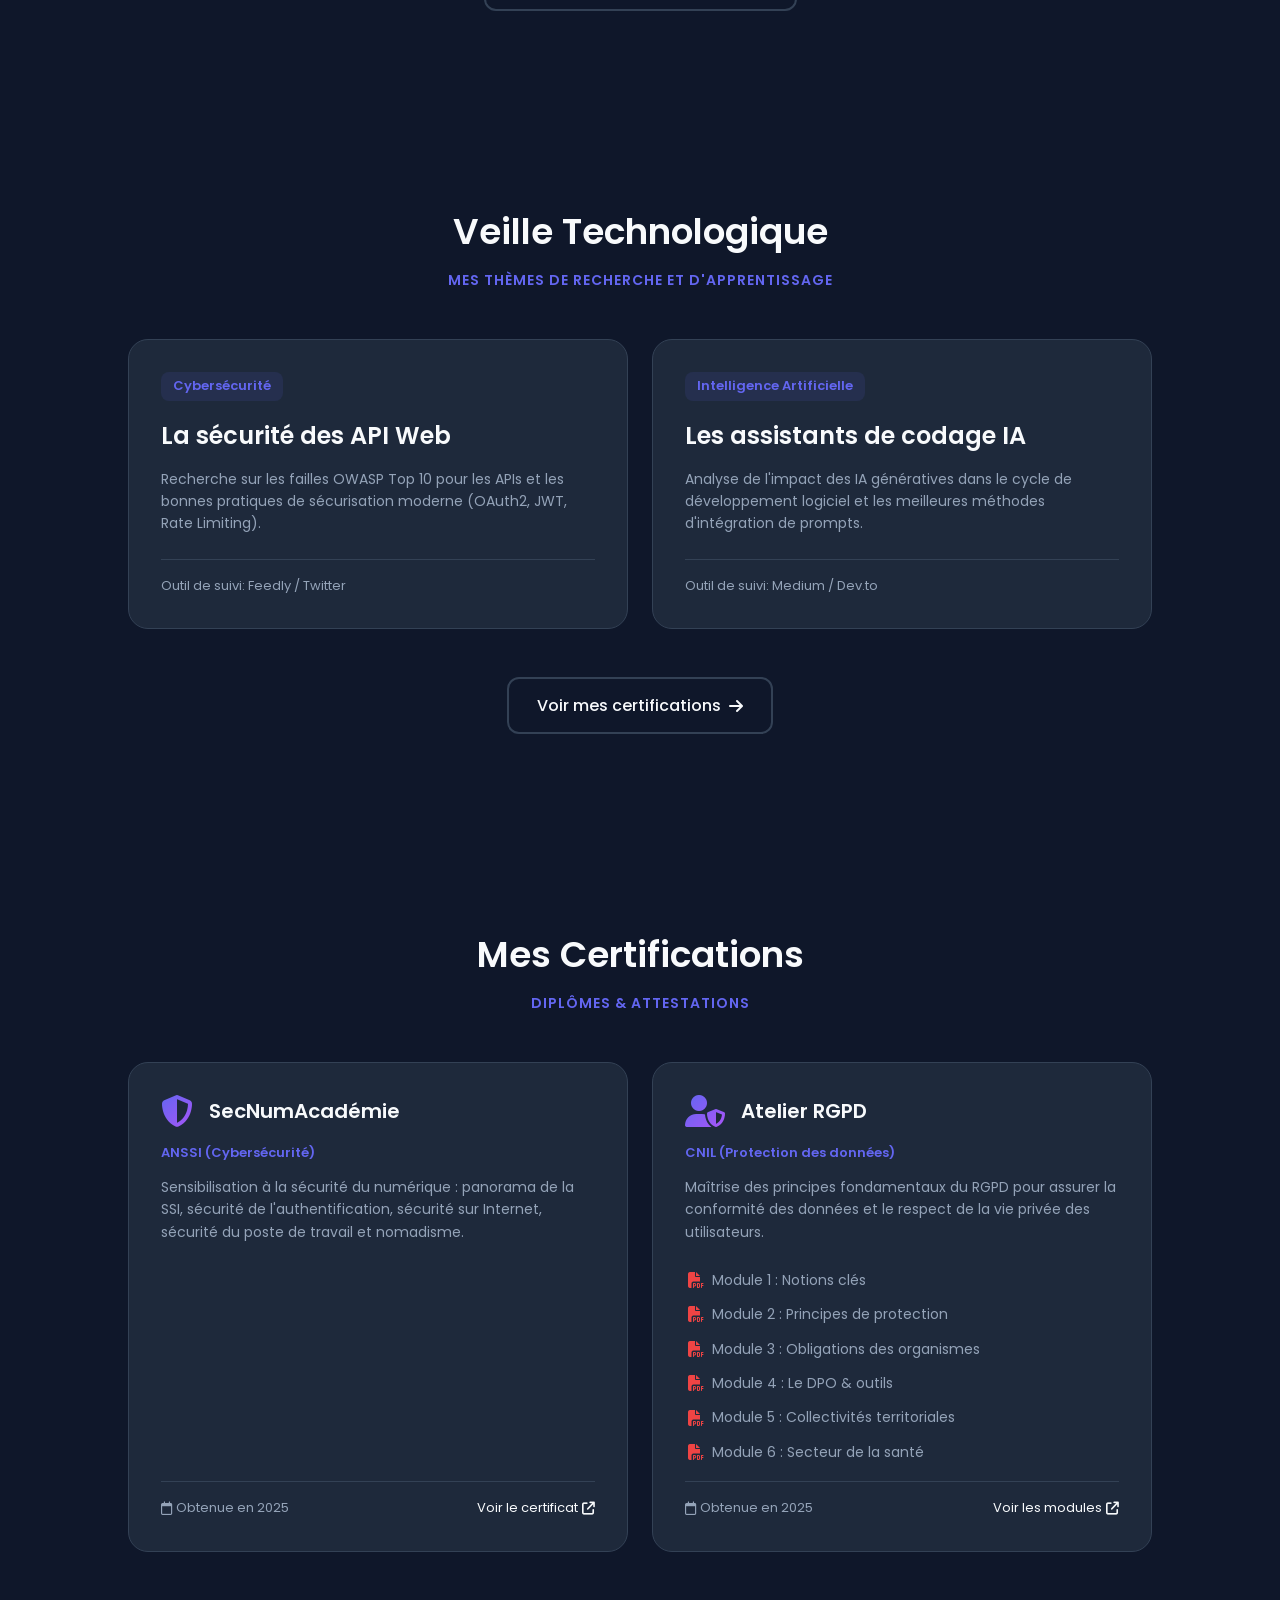
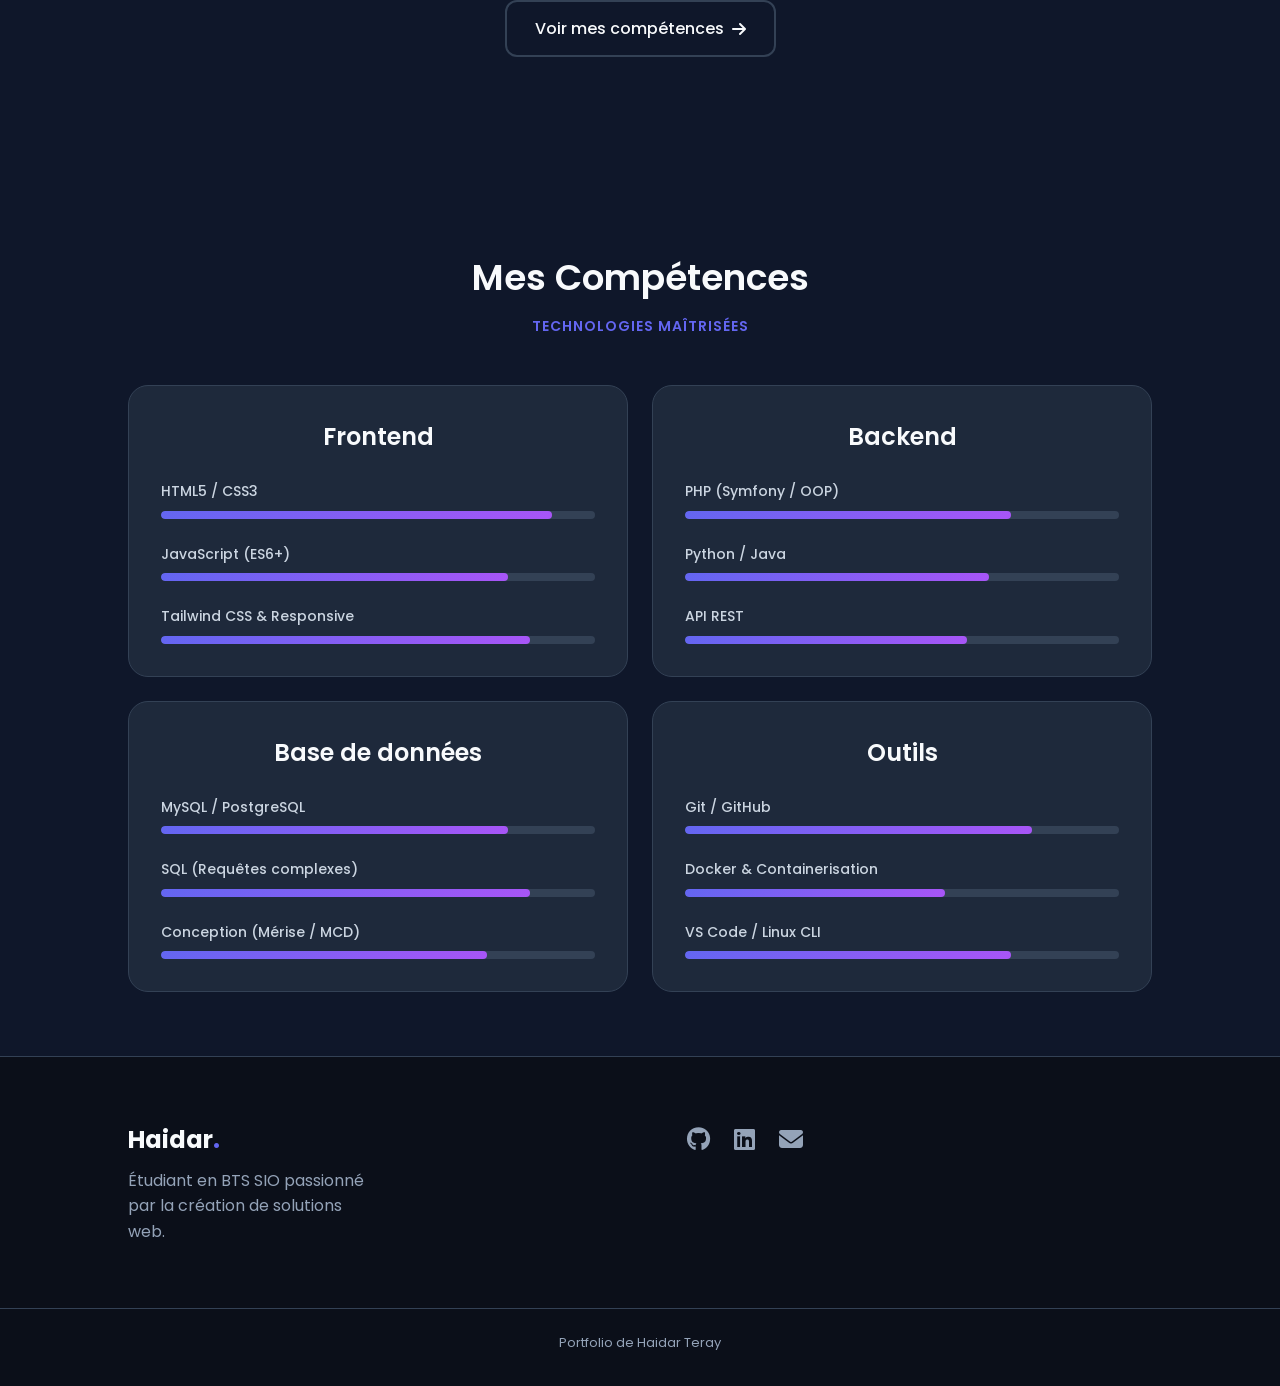
==== commit 95d07c8f: "Add files via upload" ====
--- a/index.html
+++ b/index.html
@@ -60,7 +60,8 @@
                     <span class="home__subtitle">Bonjour, je suis</span>
                     <h1 class="home__title">Haidar Teray</h1>
                     <h2 class="home__profession">Étudiant en BTS - Services Informatiques et Organisations (SIO)
-                                            <br> Option : Solutions Logicielles et Applications Métiers (SLAM)</h2>
+                        <br> Option : Solutions Logicielles et Applications Métiers (SLAM)
+                    </h2>
                     <p class="home__description">
                         Développeur web & mobile en BTS SIO SLAM. <br>
                         Je conçois des applications modernes et centrées utilisateur. <br>
@@ -68,8 +69,8 @@
                     </p>
 
                     <div class="home__buttons">
-                        <a href="assets/cv alternance dev.pdf" class="btn btn--primary" target="_blank">Télécharger mon CV <i
-                                class="fa-solid fa-download"></i></a>
+                        <a href="assets/cv alternance dev.pdf" class="btn btn--tertiary" target="_blank">Télécharger mon
+                            CV <i class="fa-solid fa-download"></i></a>
                         <a href="#parcours" class="btn btn--secondary">Voir mon parcours <i
                                 class="fa-solid fa-arrow-right"></i></a>
                     </div>
@@ -111,7 +112,8 @@
                 </div>
             </div>
             <div class="section__footer">
-                <a href="#projets" class="btn btn--secondary">Voir mes projets <i class="fa-solid fa-arrow-right"></i></a>
+                <a href="#projets" class="btn btn--secondary">Voir mes projets <i
+                        class="fa-solid fa-arrow-right"></i></a>
             </div>
         </section>
 
@@ -122,14 +124,18 @@
 
             <div class="projets__container container grid">
                 <!-- Project 1 -->
-                <article class="project-card">
+                <article class="project-card" onclick="window.location.href='assets/ad_maillot.html'"
+                    style="cursor:pointer;">
                     <div class="project-card__img-wrapper">
-                        <img src="assets/ad_maillot/home.png" alt="AD Maillot - E-Commerce de Maillots" class="project-card__img no-modal">
+                        <img src="assets/ad_maillot/home.png" alt="AD Maillot - E-Commerce de Maillots"
+                            class="project-card__img no-modal">
                     </div>
                     <div class="project-card__content">
                         <span class="project-card__tag">Projet en cours</span>
                         <h3 class="project-card__title">Site E-Commerce de Maillots</h3>
-                        <p class="project-card__desc">Actuellement sur le développement d'un site de vente en ligne de maillots de sport, principalement axé sur le football, avec gestion de panier et design dynamique.</p>
+                        <p class="project-card__desc">Actuellement sur le développement d'un site de vente en ligne de
+                            maillots de sport, principalement axé sur le football, avec gestion de panier et design
+                            dynamique.</p>
                         <div class="project-card__tech">
                             <span>HTML5</span>
                             <span>CSS3</span>
@@ -141,31 +147,35 @@
                 </article>
 
                 <!-- Project 2 -->
-                <article class="project-card">
-<div class="project-card__img-wrapper">
-    <div class="project-card__placeholder project-card__placeholder--2">
-        <i class="fa-solid fa-database"></i>
-    </div>
-</div>
-<div class="project-card__content">
-    <span class="project-card__tag">Database / Backend</span>
-    <h3 class="project-card__title">Application de Gestion</h3>
-    <p class="project-card__desc">Compilation des travaux pratiques, missions professionnelles et conceptions réalisées au cours de ma formation BTS SIO, incluant des projets web, des études de cas et des maquettes de design.</p>
-    <div class="project-card__tech">
-        <span>HTML5</span>
-        <span>CSS3</span>
-        <span>JavaScript</span>
-    </div>
-    <div class="project-card__actions">
-        <a href="assets/TP/index.html" class="btn btn--secondary">Mes TP</a>
-        <a href="assets/Missions/index.html" class="btn btn--secondary">Missions</a>
-        <a href="assets/Conceptions/index.html" class="btn btn--secondary">Conceptions</a>
-    </div>
-</div>
+                <article class="project-card" onclick="window.location.href='assets/projet2.html'"
+                    style="cursor:pointer;">
+                    <div class="project-card__img-wrapper">
+                        <div class="project-card__placeholder project-card__placeholder--2">
+                            <i class="fa-solid fa-database"></i>
+                        </div>
+                    </div>
+                    <div class="project-card__content">
+                        <span class="project-card__tag">Database / Backend</span>
+                        <h3 class="project-card__title">Application de Gestion</h3>
+                        <p class="project-card__desc">Compilation des travaux pratiques, missions professionnelles et
+                            conceptions réalisées au cours de ma formation BTS SIO, incluant des projets web, des études
+                            de cas et des maquettes de design.</p>
+                        <div class="project-card__tech">
+                            <span>HTML5</span>
+                            <span>CSS3</span>
+                            <span>JavaScript</span>
+                        </div>
+                        <div class="project-card__actions">
+                            <a href="assets/TP/index.html" class="btn btn--secondary">TP</a>
+                            <a href="assets/Missions/index.html" class="btn btn--secondary">Missions</a>
+                            <a href="assets/Conceptions/index.html" class="btn btn--secondary">Conceptions</a>
+                        </div>
+                    </div>
                 </article>
             </div>
             <div class="section__footer">
-                <a href="#missions" class="btn btn--secondary">Voir mes missions <i class="fa-solid fa-arrow-right"></i></a>
+                <a href="#missions" class="btn btn--secondary">Voir mes missions <i
+                        class="fa-solid fa-arrow-right"></i></a>
             </div>
         </section>
 
@@ -210,7 +220,8 @@
                 </div>
             </div>
             <div class="section__footer">
-                <a href="#veille" class="btn btn--secondary">Voir ma veille technologique <i class="fa-solid fa-arrow-right"></i></a>
+                <a href="#veille" class="btn btn--secondary">Voir ma veille technologique <i
+                        class="fa-solid fa-arrow-right"></i></a>
             </div>
         </section>
 
@@ -243,7 +254,8 @@
                 </div>
             </div>
             <div class="section__footer">
-                <a href="#certifications" class="btn btn--secondary">Voir mes certifications <i class="fa-solid fa-arrow-right"></i></a>
+                <a href="#certifications" class="btn btn--secondary">Voir mes certifications <i
+                        class="fa-solid fa-arrow-right"></i></a>
             </div>
         </section>
 
@@ -254,7 +266,9 @@
 
             <div class="certifications__container container grid">
                 <!-- Cert 1: SecNumAcadémie (ANSSI) -->
-                <div class="certification-card">
+                <div class="certification-card"
+                    onclick="window.open('assets/Certifications/anssi/Certifications anssi.pdf', '_blank')"
+                    style="cursor:pointer;">
                     <div>
                         <div class="certification-card__header">
                             <i class="fa-solid fa-shield-halved certification-card__icon"></i>
@@ -262,17 +276,23 @@
                         </div>
                         <span class="certification-card__subtitle">ANSSI (Cybersécurité)</span>
                         <p class="certification-card__desc">
-                            Sensibilisation à la sécurité du numérique : panorama de la SSI, sécurité de l'authentification, sécurité sur Internet, sécurité du poste de travail et nomadisme.
+                            Sensibilisation à la sécurité du numérique : panorama de la SSI, sécurité de
+                            l'authentification, sécurité sur Internet, sécurité du poste de travail et nomadisme.
                         </p>
                     </div>
                     <div class="certification-card__footer">
-                        <span class="certification-card__date"><i class="fa-regular fa-calendar"></i> Obtenue en 2025</span>
-                        <a href="assets/Certifications/anssi/Certifications anssi.pdf" target="_blank" class="certification-card__link">Voir le certificat <i class="fa-solid fa-arrow-up-right-from-square"></i></a>
+                        <span class="certification-card__date"><i class="fa-regular fa-calendar"></i> Obtenue en
+                            2025</span>
+                        <a href="assets/Certifications/anssi/Certifications anssi.pdf" target="_blank"
+                            class="certification-card__link">Voir le certificat <i
+                                class="fa-solid fa-arrow-up-right-from-square"></i></a>
                     </div>
                 </div>
 
                 <!-- Cert 2: Atelier RGPD (CNIL) -->
-                <div class="certification-card">
+                <div class="certification-card"
+                    onclick="window.open('assets/Certifications/cnil/cnil_modules.html', '_blank')"
+                    style="cursor:pointer;">
                     <div>
                         <div class="certification-card__header">
                             <i class="fa-solid fa-user-shield certification-card__icon"></i>
@@ -280,24 +300,43 @@
                         </div>
                         <span class="certification-card__subtitle">CNIL (Protection des données)</span>
                         <p class="certification-card__desc">
-                            Maîtrise des principes fondamentaux du RGPD pour assurer la conformité des données et le respect de la vie privée des utilisateurs.
+                            Maîtrise des principes fondamentaux du RGPD pour assurer la conformité des données et le
+                            respect de la vie privée des utilisateurs.
                         </p>
                         <ul class="certification-card__modules">
-                            <li><a href="assets/Certifications/cnil/certification_cnil_1.pdf" target="_blank"><i class="fa-solid fa-file-pdf"></i> Module 1 : Notions clés</a></li>
-                            <li><a href="assets/Certifications/cnil/certification_cnil_2.pdf" target="_blank"><i class="fa-solid fa-file-pdf"></i> Module 2 : Principes de protection</a></li>
-                            <li><a href="assets/Certifications/cnil/certification_cnil_3.pdf" target="_blank"><i class="fa-solid fa-file-pdf"></i> Module 3 : Obligations des organismes</a></li>
-                            <li><a href="assets/Certifications/cnil/certification_cnil_4.pdf" target="_blank"><i class="fa-solid fa-file-pdf"></i> Module 4 : Le DPO & outils</a></li>
-                            <li><a href="assets/Certifications/cnil/certification_cnil_5.pdf" target="_blank"><i class="fa-solid fa-file-pdf"></i> Module 5 : Collectivités territoriales</a></li>
-                            <li><a href="assets/Certifications/cnil/certification_cnil_6.pdf" target="_blank"><i class="fa-solid fa-file-pdf"></i> Module 6 : Secteur de la santé</a></li>
+                            <li><a href="assets/Certifications/cnil/certification_cnil_1.pdf" target="_blank"
+                                    onclick="event.stopPropagation();"><i class="fa-solid fa-file-pdf"></i> Module 1 :
+                                    Notions clés</a></li>
+                            <li><a href="assets/Certifications/cnil/certification_cnil_2.pdf" target="_blank"
+                                    onclick="event.stopPropagation();"><i class="fa-solid fa-file-pdf"></i> Module 2 :
+                                    Principes de protection</a></li>
+                            <li><a href="assets/Certifications/cnil/certification_cnil_3.pdf" target="_blank"
+                                    onclick="event.stopPropagation();"><i class="fa-solid fa-file-pdf"></i> Module 3 :
+                                    Obligations des organismes</a></li>
+                            <li><a href="assets/Certifications/cnil/certification_cnil_4.pdf" target="_blank"
+                                    onclick="event.stopPropagation();"><i class="fa-solid fa-file-pdf"></i> Module 4 :
+                                    Le DPO & outils</a></li>
+                            <li><a href="assets/Certifications/cnil/certification_cnil_5.pdf" target="_blank"
+                                    onclick="event.stopPropagation();"><i class="fa-solid fa-file-pdf"></i> Module 5 :
+                                    Collectivités territoriales</a>
+                            </li>
+                            <li><a href="assets/Certifications/cnil/certification_cnil_6.pdf" target="_blank"
+                                    onclick="event.stopPropagation();"><i class="fa-solid fa-file-pdf"></i> Module 6 :
+                                    Secteur de la santé</a></li>
                         </ul>
                     </div>
                     <div class="certification-card__footer" style="margin-top: 1rem;">
-                        <span class="certification-card__date"><i class="fa-regular fa-calendar"></i> Obtenue en 2025</span>
+                        <span class="certification-card__date"><i class="fa-regular fa-calendar"></i> Obtenue en
+                            2025</span>
+                        <a href="assets/Certifications/cnil/cnil_modules.html" target="_blank"
+                            class="certification-card__link">Voir les modules <i
+                                class="fa-solid fa-arrow-up-right-from-square"></i></a>
                     </div>
                 </div>
             </div>
             <div class="section__footer">
-                <a href="#competences" class="btn btn--secondary">Voir mes compétences <i class="fa-solid fa-arrow-right"></i></a>
+                <a href="#competences" class="btn btn--secondary">Voir mes compétences <i
+                        class="fa-solid fa-arrow-right"></i></a>
             </div>
         </section>
 
@@ -421,21 +460,20 @@
             <div class="footer__socials">
                 <a href="https://github.com/haidarteray" target="_blank" class="footer__social-link"><i
                         class="fa-brands fa-github"></i></a>
-                <a href="https://www.linkedin.com/in/haidar-teray-b484b1370" target="_blank" class="footer__social-link"><i
-                        class="fa-brands fa-linkedin"></i></a>
-                <a href="assets/contact.html" class="footer__social-link"><i
-                        class="fa-solid fa-envelope"></i></a>
+                <a href="https://www.linkedin.com/in/haidar-teray-b484b1370" target="_blank"
+                    class="footer__social-link"><i class="fa-brands fa-linkedin"></i></a>
+                <a href="assets/contact.html" class="footer__social-link"><i class="fa-solid fa-envelope"></i></a>
             </div>
         </div>
         <p class="footer__copy">Portfolio de Haidar Teray</p>
     </footer>
 
     <!-- JavaScript -->
-<!-- Image Modal -->
-<div id="image-modal" class="modal hidden">
-  <span class="modal-close">&times;</span>
-  <img class="modal-content" id="modal-img" src="" alt="Image preview">
-</div>
+    <!-- Image Modal -->
+    <div id="image-modal" class="modal hidden">
+        <span class="modal-close">&times;</span>
+        <img class="modal-content" id="modal-img" src="" alt="Image preview">
+    </div>
     <script src="script.js"></script>
 </body>
 
--- a/style.css
+++ b/style.css
@@ -12,7 +12,7 @@
     --body-color: #0f172a;
     --container-color: #1e293b;
     --border-color: #334155;
-    
+
     --gradient-primary: linear-gradient(135deg, #6366f1, #a855f7);
     --gradient-hover: linear-gradient(135deg, #4f46e5, #9333ea);
     --glass-bg: rgba(15, 23, 42, 0.6);
@@ -101,7 +101,10 @@
     overflow-x: hidden;
 }
 
-h1, h2, h3, h4 {
+h1,
+h2,
+h3,
+h4 {
     color: var(--title-color);
     font-weight: var(--font-semibold);
 }
@@ -183,6 +186,9 @@
     background: var(--gradient-primary);
     color: #fff;
     box-shadow: 0 4px 15px rgba(99, 102, 241, 0.4);
+    width: 950px;
+    margin: auto;
+    display: flex;
 }
 
 .btn--primary:hover {
@@ -201,6 +207,18 @@
     border-color: var(--first-color);
     background-color: rgba(99, 102, 241, 0.1);
     transform: translateY(-2px);
+}
+
+.btn--tertiary {
+    background: var(--gradient-primary);
+    color: #fff;
+    box-shadow: 0 4px 15px rgba(99, 102, 241, 0.4);
+}
+
+.btn--tertiary:hover {
+    background: var(--gradient-hover);
+    transform: translateY(-2px);
+    box-shadow: 0 6px 20px rgba(99, 102, 241, 0.6);
 }
 
 /* ==================== HEADER & NAV ==================== */
@@ -242,7 +260,7 @@
     -webkit-text-fill-color: transparent;
 }
 
-.nav__toggle, 
+.nav__toggle,
 .nav__close {
     font-size: 1.25rem;
     color: var(--title-color);
@@ -250,7 +268,7 @@
     transition: color .3s;
 }
 
-.nav__toggle:hover, 
+.nav__toggle:hover,
 .nav__close:hover {
     color: var(--first-color);
 }
@@ -258,7 +276,7 @@
 @media screen and (max-width: 767px) {
     .nav__menu {
         position: fixed;
-        top: -100%;
+        top: -100vh;
         left: 0;
         width: 100%;
         background-color: var(--container-color);
@@ -286,7 +304,7 @@
     transition: color .3s;
 }
 
-.nav__link:hover, 
+.nav__link:hover,
 .nav__link.active-link {
     color: var(--title-color);
     background: var(--gradient-primary);
@@ -421,6 +439,7 @@
     0% {
         transform: translate(0, 0) scale(1);
     }
+
     100% {
         transform: translate(20px, 30px) scale(1.2);
     }
@@ -553,8 +572,9 @@
     width: 100%;
 }
 
-    color: var(--first-color-dark);
-}
+color: var(--first-color-dark);
+}
+
 .projets__container {
     grid-auto-rows: 1fr;
 }
@@ -905,11 +925,18 @@
 
 .certification-card__modules a {
     color: var(--text-color-light);
-    display: flex;
+    display: inline-flex;
     align-items: center;
     column-gap: .5rem;
     font-size: var(--small-font-size);
     transition: color .3s;
+    width: auto;
+    padding: 0.1rem 0.2rem;
+    border-radius: 0.25rem;
+}
+
+.certification-card__modules a:hover {
+    color: var(--first-color);
 }
 
 .certification-card__modules a:hover {
@@ -1022,6 +1049,7 @@
 /* ==================== RESPONSIVE DESIGN ==================== */
 /* Medium devices */
 @media screen and (min-width: 576px) {
+
     .projets__container,
     .missions__container,
     .veille__container,
@@ -1030,28 +1058,28 @@
     .footer__container {
         grid-template-columns: repeat(2, 1fr);
     }
-    
+
     .timeline::after {
         left: 50%;
     }
-    
+
     .timeline__item {
         width: 50%;
         padding: 2rem;
     }
-    
+
     .timeline__item:nth-child(odd) {
         left: 0;
         text-align: right;
         padding-right: 40px;
         padding-left: 0;
     }
-    
+
     .timeline__item:nth-child(even) {
         left: 50%;
         padding-left: 40px;
     }
-    
+
     .timeline__item:nth-child(odd) .timeline__dot {
         left: auto;
         right: -8px;
@@ -1069,20 +1097,20 @@
     body {
         margin: 0;
     }
-    
+
     .section {
         padding: 8rem 0 4rem;
     }
-    
+
     .nav {
         height: calc(var(--header-height) + 1rem);
     }
-    
-    .nav__toggle, 
+
+    .nav__toggle,
     .nav__close {
         display: none;
     }
-    
+
     .nav__menu {
         margin: 0 auto;
     }
@@ -1091,18 +1119,18 @@
         flex-direction: row;
         column-gap: 1.25rem;
     }
-    
-
-    
+
+
+
     .footer__container {
         grid-template-columns: repeat(3, 1fr);
         justify-items: center;
     }
-    
+
     .footer__content {
         justify-self: start;
     }
-    
+
     .footer__socials {
         justify-self: end;
     }
@@ -1166,7 +1194,7 @@
     font-weight: var(--font-medium);
 }
 
-.contact__input, 
+.contact__input,
 .contact__textarea {
     width: 100%;
     background-color: var(--body-color);
@@ -1180,7 +1208,7 @@
     outline: none;
 }
 
-.contact__input:focus, 
+.contact__input:focus,
 .contact__textarea:focus {
     border-color: var(--first-color);
     box-shadow: 0 0 8px rgba(99, 102, 241, 0.25);
@@ -1288,17 +1316,20 @@
     transition: opacity 0.3s ease;
     z-index: var(--z-modal);
 }
+
 .modal.show {
     opacity: 1;
     visibility: visible;
 }
+
 .modal-content {
     max-width: 90vw;
     max-height: 90vh;
     object-fit: contain;
     border-radius: 0.5rem;
-    box-shadow: 0 0 20px rgba(0,0,0,0.5);
-}
+    box-shadow: 0 0 20px rgba(0, 0, 0, 0.5);
+}
+
 .modal-close {
     position: absolute;
     top: 1rem;
@@ -1306,7 +1337,7 @@
     font-size: 2rem;
     color: #fff;
     cursor: pointer;
-    background: rgba(0,0,0,0.5);
+    background: rgba(0, 0, 0, 0.5);
     border-radius: 50%;
     width: 2.5rem;
     height: 2.5rem;
@@ -1314,6 +1345,7 @@
     align-items: center;
     justify-content: center;
 }
+
 .modal-close:hover {
-    background: rgba(0,0,0,0.8);
-}
+    background: rgba(0, 0, 0, 0.8);
+}
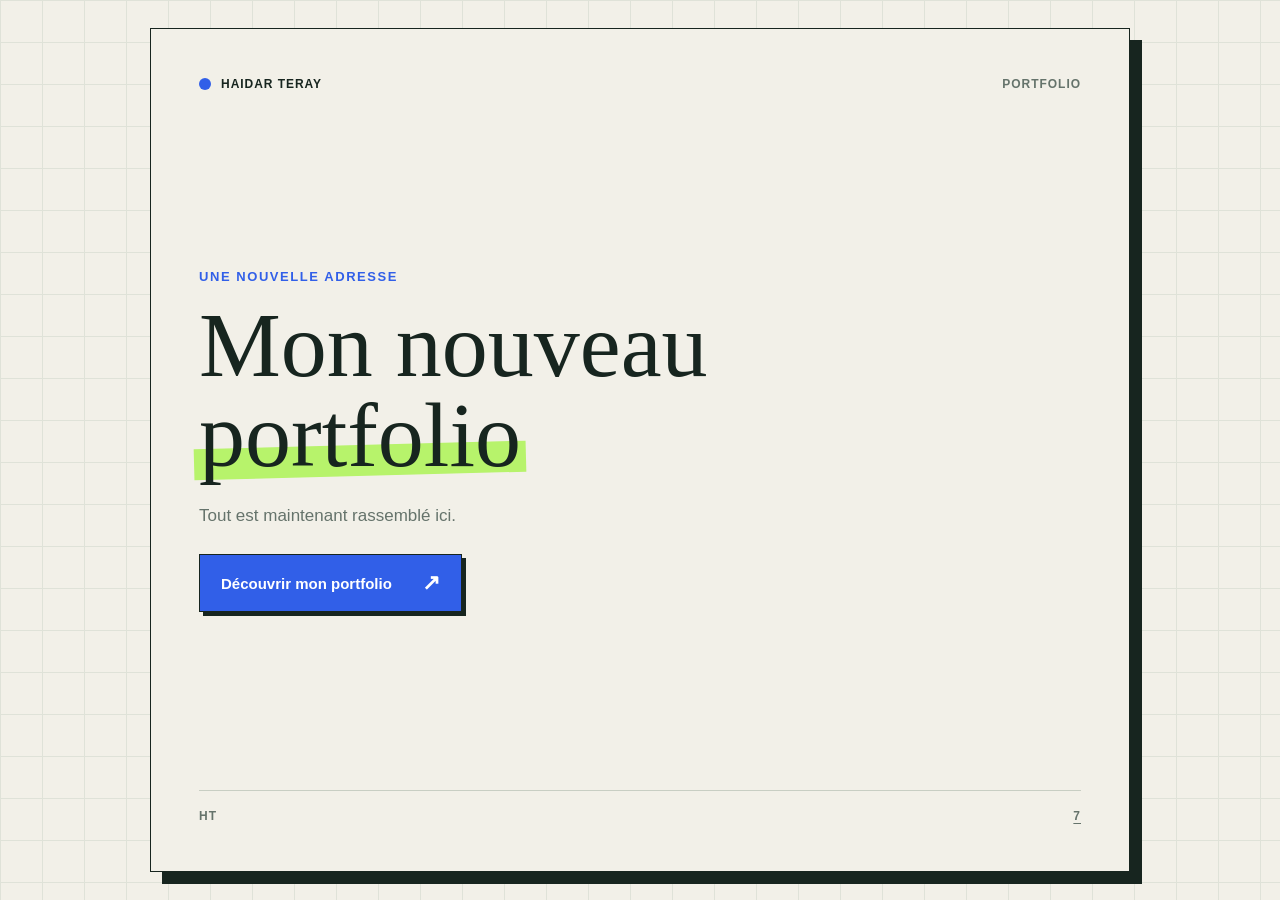
==== commit 10b1011d: "Add files via upload" ====
--- a/index.html
+++ b/index.html
@@ -1,480 +1,186 @@
-<!DOCTYPE html>
-<html lang="fr">
-
-<head>
-    <meta charset="UTF-8">
-    <meta name="viewport" content="width=device-width, initial-scale=1.0">
-    <title>Haidar - Portfolio</title>
-    <meta name="description"
-        content="Découvrez mon portfolio de développeur : mon parcours, mes projets, mes compétences et ma veille technologique.">
-
-    <!-- Google Fonts -->
-    <link rel="preconnect" href="https://fonts.googleapis.com">
-    <link rel="preconnect" href="https://fonts.gstatic.com" crossorigin>
-    <link href="https://fonts.googleapis.com/css2?family=Poppins:wght@300;400;500;600;700&display=swap"
-        rel="stylesheet">
-
-    <!-- FontAwesome for Icons -->
-    <link rel="stylesheet" href="https://cdnjs.cloudflare.com/ajax/libs/font-awesome/6.4.0/css/all.min.css">
-
-    <!-- Stylesheet -->
-    <link rel="stylesheet" href="style.css">
-</head>
-
-<body>
-    <!-- Navigation Header -->
-    <header class="header" id="header">
-        <nav class="nav container">
-            <a href="#" class="nav__logo"><span>Portfolio</span></a>
-
-            <div class="nav__menu" id="nav-menu">
-                <ul class="nav__list">
-                    <li class="nav__item"><a href="#home" class="nav__link active-link">Accueil</a></li>
-                    <li class="nav__item"><a href="#parcours" class="nav__link">Parcours</a></li>
-                    <li class="nav__item"><a href="#projets" class="nav__link">Projets</a></li>
-                    <li class="nav__item"><a href="#missions" class="nav__link">Missions</a></li>
-                    <li class="nav__item"><a href="#veille" class="nav__link">Veille Tech</a></li>
-                    <li class="nav__item"><a href="#certifications" class="nav__link">Certifications</a></li>
-                    <li class="nav__item"><a href="#competences" class="nav__link">Compétences</a></li>
-                </ul>
-                <div class="nav__close" id="nav-close">
-                    <i class="fa-solid fa-xmark"></i>
-                </div>
-            </div>
-
-            <div class="nav__actions">
-                <a href="assets/contact.html" class="btn btn--secondary nav__btn">Me contacter</a>
-                <div class="nav__toggle" id="nav-toggle">
-                    <i class="fa-solid fa-bars"></i>
-                </div>
-            </div>
-        </nav>
-    </header>
-
-    <!-- Main Content -->
-    <main class="main">
-        <!-- Hero Section -->
-        <section class="home section" id="home">
-            <div class="home__container container grid">
-                <div class="home__content">
-                    <span class="home__subtitle">Bonjour, je suis</span>
-                    <h1 class="home__title">Haidar Teray</h1>
-                    <h2 class="home__profession">Étudiant en BTS - Services Informatiques et Organisations (SIO)
-                        <br> Option : Solutions Logicielles et Applications Métiers (SLAM)
-                    </h2>
-                    <p class="home__description">
-                        Développeur web & mobile en BTS SIO SLAM. <br>
-                        Je conçois des applications modernes et centrées utilisateur. <br>
-                        <span class="home__alternance">Recherche une alternance pour septembre 2026.</span>
-                    </p>
-
-                    <div class="home__buttons">
-                        <a href="assets/cv alternance dev.pdf" class="btn btn--tertiary" target="_blank">Télécharger mon
-                            CV <i class="fa-solid fa-download"></i></a>
-                        <a href="#parcours" class="btn btn--secondary">Voir mon parcours <i
-                                class="fa-solid fa-arrow-right"></i></a>
-                    </div>
-                </div>
-
-            </div>
-        </section>
-
-        <!-- Parcours / Background Section -->
-        <section class="parcours section" id="parcours">
-            <h2 class="section__title">Mon Parcours</h2>
-            <span class="section__subtitle">Éducation & Expériences</span>
-
-            <div class="parcours__container container">
-                <div class="timeline">
-                    <!-- Timeline item 1 -->
-                    <div class="timeline__item">
-                        <div class="timeline__dot"></div>
-                        <div class="timeline__date">2025 - À ce jour</div>
-                        <div class="timeline__content">
-                            <h3 class="timeline__title">BTS SIO (Option SLAM)</h3>
-                            <span class="timeline__subtitle">INGETIS PARIS</span>
-                            <p class="timeline__desc">- Solutions Logicielles et Applications Métiers</p>
-                            <p class="timeline__desc">- Approfondissement du développement web (HTML, CSS, JS, PHP,
-                                frameworks) et gestion de bases de données.</p>
-                        </div>
-                    </div>
-
-                    <!-- Timeline item 2 -->
-                    <div class="timeline__item">
-                        <div class="timeline__dot"></div>
-                        <div class="timeline__date">2024 - 2025</div>
-                        <div class="timeline__content">
-                            <h3 class="timeline__title">Baccalauréat Général</h3>
-                            <span class="timeline__subtitle">Spécialités Mathématiques & Physique-Chimie</span>
-
-                        </div>
-                    </div>
-                </div>
-            </div>
-            <div class="section__footer">
-                <a href="#projets" class="btn btn--secondary">Voir mes projets <i
-                        class="fa-solid fa-arrow-right"></i></a>
-            </div>
-        </section>
-
-        <!-- Projects Section -->
-        <section class="projets section" id="projets">
-            <h2 class="section__title">Mes Projets</h2>
-            <span class="section__subtitle">Réalisations récentes</span>
-
-            <div class="projets__container container grid">
-                <!-- Project 1 -->
-                <article class="project-card" onclick="window.location.href='assets/ad_maillot.html'"
-                    style="cursor:pointer;">
-                    <div class="project-card__img-wrapper">
-                        <img src="assets/ad_maillot/home.png" alt="AD Maillot - E-Commerce de Maillots"
-                            class="project-card__img no-modal">
-                    </div>
-                    <div class="project-card__content">
-                        <span class="project-card__tag">Projet en cours</span>
-                        <h3 class="project-card__title">Site E-Commerce de Maillots</h3>
-                        <p class="project-card__desc">Actuellement sur le développement d'un site de vente en ligne de
-                            maillots de sport, principalement axé sur le football, avec gestion de panier et design
-                            dynamique.</p>
-                        <div class="project-card__tech">
-                            <span>HTML5</span>
-                            <span>CSS3</span>
-                            <span>JavaScript</span>
-                        </div>
-                        <a href="assets/ad_maillot.html" class="project-card__link">Voir les détails <i
-                                class="fa-solid fa-arrow-right"></i></a>
-                    </div>
-                </article>
-
-                <!-- Project 2 -->
-                <article class="project-card" onclick="window.location.href='assets/projet2.html'"
-                    style="cursor:pointer;">
-                    <div class="project-card__img-wrapper">
-                        <div class="project-card__placeholder project-card__placeholder--2">
-                            <i class="fa-solid fa-database"></i>
-                        </div>
-                    </div>
-                    <div class="project-card__content">
-                        <span class="project-card__tag">Database / Backend</span>
-                        <h3 class="project-card__title">Application de Gestion</h3>
-                        <p class="project-card__desc">Compilation des travaux pratiques, missions professionnelles et
-                            conceptions réalisées au cours de ma formation BTS SIO, incluant des projets web, des études
-                            de cas et des maquettes de design.</p>
-                        <div class="project-card__tech">
-                            <span>HTML5</span>
-                            <span>CSS3</span>
-                            <span>JavaScript</span>
-                        </div>
-                        <div class="project-card__actions">
-                            <a href="assets/TP/index.html" class="btn btn--secondary">TP</a>
-                            <a href="assets/Missions/index.html" class="btn btn--secondary">Missions</a>
-                            <a href="assets/Conceptions/index.html" class="btn btn--secondary">Conceptions</a>
-                        </div>
-                    </div>
-                </article>
-            </div>
-            <div class="section__footer">
-                <a href="#missions" class="btn btn--secondary">Voir mes missions <i
-                        class="fa-solid fa-arrow-right"></i></a>
-            </div>
-        </section>
-
-        <!-- Missions Section -->
-        <section class="missions section" id="missions">
-            <h2 class="section__title">Missions SIO</h2>
-            <span class="section__subtitle">Projets de stage et travaux pratiques</span>
-
-            <div class="missions__container container grid">
-                <!-- Mission 1 -->
-                <div class="mission-card">
-                    <div class="mission-card__header">
-                        <i class="fa-solid fa-server mission-card__icon"></i>
-                        <h3 class="mission-card__title">Stage en Entreprise</h3>
-                    </div>
-                    <p class="mission-card__desc">
-                        Développement d'un module d'authentification sécurisé et déploiement d'une API REST pour
-                        connecter différents services internes de l'entreprise.
-                    </p>
-                    <ul class="mission-card__list">
-                        <li><i class="fa-solid fa-check"></i> Configuration serveur</li>
-                        <li><i class="fa-solid fa-check"></i> Refonte d'UI</li>
-                        <li><i class="fa-solid fa-check"></i> Documentation technique</li>
-                    </ul>
-                </div>
-
-                <!-- Mission 2 -->
-                <div class="mission-card">
-                    <div class="mission-card__header">
-                        <i class="fa-solid fa-gears mission-card__icon"></i>
-                        <h3 class="mission-card__title">Projet Professionnel Encadré</h3>
-                    </div>
-                    <p class="mission-card__desc">
-                        Mise en place d'un outil de suivi d'incidents (helpdesk) avec attribution automatique des
-                        tickets aux techniciens selon leurs compétences.
-                    </p>
-                    <ul class="mission-card__list">
-                        <li><i class="fa-solid fa-check"></i> Modélisation de base de données</li>
-                        <li><i class="fa-solid fa-check"></i> Droits d'utilisateurs</li>
-                        <li><i class="fa-solid fa-check"></i> Tests unitaires</li>
-                    </ul>
-                </div>
-            </div>
-            <div class="section__footer">
-                <a href="#veille" class="btn btn--secondary">Voir ma veille technologique <i
-                        class="fa-solid fa-arrow-right"></i></a>
-            </div>
-        </section>
-
-        <!-- Technology Watch Section -->
-        <section class="veille section" id="veille">
-            <h2 class="section__title">Veille Technologique</h2>
-            <span class="section__subtitle">Mes thèmes de recherche et d'apprentissage</span>
-
-            <div class="veille__container container grid">
-                <!-- Theme 1 -->
-                <div class="veille-card">
-                    <div class="veille-card__tag">Cybersécurité</div>
-                    <h3 class="veille-card__title">La sécurité des API Web</h3>
-                    <p class="veille-card__desc">Recherche sur les failles OWASP Top 10 pour les APIs et les bonnes
-                        pratiques de sécurisation moderne (OAuth2, JWT, Rate Limiting).</p>
-                    <div class="veille-card__footer">
-                        <span>Outil de suivi: Feedly / Twitter</span>
-                    </div>
-                </div>
-
-                <!-- Theme 2 -->
-                <div class="veille-card">
-                    <div class="veille-card__tag">Intelligence Artificielle</div>
-                    <h3 class="veille-card__title">Les assistants de codage IA</h3>
-                    <p class="veille-card__desc">Analyse de l'impact des IA génératives dans le cycle de développement
-                        logiciel et les meilleures méthodes d'intégration de prompts.</p>
-                    <div class="veille-card__footer">
-                        <span>Outil de suivi: Medium / Dev.to</span>
-                    </div>
-                </div>
-            </div>
-            <div class="section__footer">
-                <a href="#certifications" class="btn btn--secondary">Voir mes certifications <i
-                        class="fa-solid fa-arrow-right"></i></a>
-            </div>
-        </section>
-
-        <!-- Certifications Section -->
-        <section class="certifications section" id="certifications">
-            <h2 class="section__title">Mes Certifications</h2>
-            <span class="section__subtitle">Diplômes & Attestations</span>
-
-            <div class="certifications__container container grid">
-                <!-- Cert 1: SecNumAcadémie (ANSSI) -->
-                <div class="certification-card"
-                    onclick="window.open('assets/Certifications/anssi/Certifications anssi.pdf', '_blank')"
-                    style="cursor:pointer;">
-                    <div>
-                        <div class="certification-card__header">
-                            <i class="fa-solid fa-shield-halved certification-card__icon"></i>
-                            <h3 class="certification-card__title">SecNumAcadémie</h3>
-                        </div>
-                        <span class="certification-card__subtitle">ANSSI (Cybersécurité)</span>
-                        <p class="certification-card__desc">
-                            Sensibilisation à la sécurité du numérique : panorama de la SSI, sécurité de
-                            l'authentification, sécurité sur Internet, sécurité du poste de travail et nomadisme.
-                        </p>
-                    </div>
-                    <div class="certification-card__footer">
-                        <span class="certification-card__date"><i class="fa-regular fa-calendar"></i> Obtenue en
-                            2025</span>
-                        <a href="assets/Certifications/anssi/Certifications anssi.pdf" target="_blank"
-                            class="certification-card__link">Voir le certificat <i
-                                class="fa-solid fa-arrow-up-right-from-square"></i></a>
-                    </div>
-                </div>
-
-                <!-- Cert 2: Atelier RGPD (CNIL) -->
-                <div class="certification-card"
-                    onclick="window.open('assets/Certifications/cnil/cnil_modules.html', '_blank')"
-                    style="cursor:pointer;">
-                    <div>
-                        <div class="certification-card__header">
-                            <i class="fa-solid fa-user-shield certification-card__icon"></i>
-                            <h3 class="certification-card__title">Atelier RGPD</h3>
-                        </div>
-                        <span class="certification-card__subtitle">CNIL (Protection des données)</span>
-                        <p class="certification-card__desc">
-                            Maîtrise des principes fondamentaux du RGPD pour assurer la conformité des données et le
-                            respect de la vie privée des utilisateurs.
-                        </p>
-                        <ul class="certification-card__modules">
-                            <li><a href="assets/Certifications/cnil/certification_cnil_1.pdf" target="_blank"
-                                    onclick="event.stopPropagation();"><i class="fa-solid fa-file-pdf"></i> Module 1 :
-                                    Notions clés</a></li>
-                            <li><a href="assets/Certifications/cnil/certification_cnil_2.pdf" target="_blank"
-                                    onclick="event.stopPropagation();"><i class="fa-solid fa-file-pdf"></i> Module 2 :
-                                    Principes de protection</a></li>
-                            <li><a href="assets/Certifications/cnil/certification_cnil_3.pdf" target="_blank"
-                                    onclick="event.stopPropagation();"><i class="fa-solid fa-file-pdf"></i> Module 3 :
-                                    Obligations des organismes</a></li>
-                            <li><a href="assets/Certifications/cnil/certification_cnil_4.pdf" target="_blank"
-                                    onclick="event.stopPropagation();"><i class="fa-solid fa-file-pdf"></i> Module 4 :
-                                    Le DPO & outils</a></li>
-                            <li><a href="assets/Certifications/cnil/certification_cnil_5.pdf" target="_blank"
-                                    onclick="event.stopPropagation();"><i class="fa-solid fa-file-pdf"></i> Module 5 :
-                                    Collectivités territoriales</a>
-                            </li>
-                            <li><a href="assets/Certifications/cnil/certification_cnil_6.pdf" target="_blank"
-                                    onclick="event.stopPropagation();"><i class="fa-solid fa-file-pdf"></i> Module 6 :
-                                    Secteur de la santé</a></li>
-                        </ul>
-                    </div>
-                    <div class="certification-card__footer" style="margin-top: 1rem;">
-                        <span class="certification-card__date"><i class="fa-regular fa-calendar"></i> Obtenue en
-                            2025</span>
-                        <a href="assets/Certifications/cnil/cnil_modules.html" target="_blank"
-                            class="certification-card__link">Voir les modules <i
-                                class="fa-solid fa-arrow-up-right-from-square"></i></a>
-                    </div>
-                </div>
-            </div>
-            <div class="section__footer">
-                <a href="#competences" class="btn btn--secondary">Voir mes compétences <i
-                        class="fa-solid fa-arrow-right"></i></a>
-            </div>
-        </section>
-
-        <!-- Skills Section -->
-        <section class="competences section" id="competences">
-            <h2 class="section__title">Mes Compétences</h2>
-            <span class="section__subtitle">Technologies maîtrisées</span>
-
-            <div class="competences__container container grid">
-                <!-- Frontend -->
-                <div class="skill-box">
-                    <h3 class="skill-box__title">Frontend</h3>
-                    <div class="skill-list">
-                        <div class="skill-item">
-                            <span class="skill-name">HTML5 / CSS3</span>
-                            <div class="skill-bar">
-                                <div class="skill-progress" style="width: 90%;"></div>
-                            </div>
-                        </div>
-                        <div class="skill-item">
-                            <span class="skill-name">JavaScript (ES6+)</span>
-                            <div class="skill-bar">
-                                <div class="skill-progress" style="width: 80%;"></div>
-                            </div>
-                        </div>
-                        <div class="skill-item">
-                            <span class="skill-name">Tailwind CSS & Responsive</span>
-                            <div class="skill-bar">
-                                <div class="skill-progress" style="width: 85%;"></div>
-                            </div>
-                        </div>
-                    </div>
-                </div>
-
-                <!-- Backend -->
-                <div class="skill-box">
-                    <h3 class="skill-box__title">Backend</h3>
-                    <div class="skill-list">
-                        <div class="skill-item">
-                            <span class="skill-name">PHP (Symfony / OOP)</span>
-                            <div class="skill-bar">
-                                <div class="skill-progress" style="width: 75%;"></div>
-                            </div>
-                        </div>
-                        <div class="skill-item">
-                            <span class="skill-name">Python / Java</span>
-                            <div class="skill-bar">
-                                <div class="skill-progress" style="width: 70%;"></div>
-                            </div>
-                        </div>
-                        <div class="skill-item">
-                            <span class="skill-name">API REST</span>
-                            <div class="skill-bar">
-                                <div class="skill-progress" style="width: 65%;"></div>
-                            </div>
-                        </div>
-                    </div>
-                </div>
-
-                <!-- Base de données -->
-                <div class="skill-box">
-                    <h3 class="skill-box__title">Base de données</h3>
-                    <div class="skill-list">
-                        <div class="skill-item">
-                            <span class="skill-name">MySQL / PostgreSQL</span>
-                            <div class="skill-bar">
-                                <div class="skill-progress" style="width: 80%;"></div>
-                            </div>
-                        </div>
-                        <div class="skill-item">
-                            <span class="skill-name">SQL (Requêtes complexes)</span>
-                            <div class="skill-bar">
-                                <div class="skill-progress" style="width: 85%;"></div>
-                            </div>
-                        </div>
-                        <div class="skill-item">
-                            <span class="skill-name">Conception (Mérise / MCD)</span>
-                            <div class="skill-bar">
-                                <div class="skill-progress" style="width: 75%;"></div>
-                            </div>
-                        </div>
-                    </div>
-                </div>
-
-                <!-- Outils -->
-                <div class="skill-box">
-                    <h3 class="skill-box__title">Outils</h3>
-                    <div class="skill-list">
-                        <div class="skill-item">
-                            <span class="skill-name">Git / GitHub</span>
-                            <div class="skill-bar">
-                                <div class="skill-progress" style="width: 80%;"></div>
-                            </div>
-                        </div>
-                        <div class="skill-item">
-                            <span class="skill-name">Docker & Containerisation</span>
-                            <div class="skill-bar">
-                                <div class="skill-progress" style="width: 60%;"></div>
-                            </div>
-                        </div>
-                        <div class="skill-item">
-                            <span class="skill-name">VS Code / Linux CLI</span>
-                            <div class="skill-bar">
-                                <div class="skill-progress" style="width: 75%;"></div>
-                            </div>
-                        </div>
-                    </div>
-                </div>
-            </div>
-        </section>
-    </main>
-
-    <!-- Footer -->
-    <footer class="footer">
-        <div class="footer__container container grid">
-            <div class="footer__content">
-                <a href="#" class="footer__logo">Haidar</a>
-                <p class="footer__desc">Étudiant en BTS SIO passionné par la création de solutions web.</p>
-            </div>
-
-            <div class="footer__socials">
-                <a href="https://github.com/haidarteray" target="_blank" class="footer__social-link"><i
-                        class="fa-brands fa-github"></i></a>
-                <a href="https://www.linkedin.com/in/haidar-teray-b484b1370" target="_blank"
-                    class="footer__social-link"><i class="fa-brands fa-linkedin"></i></a>
-                <a href="assets/contact.html" class="footer__social-link"><i class="fa-solid fa-envelope"></i></a>
-            </div>
-        </div>
-        <p class="footer__copy">Portfolio de Haidar Teray</p>
-    </footer>
-
-    <!-- JavaScript -->
-    <!-- Image Modal -->
-    <div id="image-modal" class="modal hidden">
-        <span class="modal-close">&times;</span>
-        <img class="modal-content" id="modal-img" src="" alt="Image preview">
-    </div>
-    <script src="script.js"></script>
-</body>
-
-</html>+<!doctype html>
+<html lang="fr">
+<head>
+	<meta charset="utf-8">
+	<meta name="viewport" content="width=device-width, initial-scale=1">
+	<meta name="theme-color" content="#f2f0e8">
+	<meta name="description" content="Retrouvez le nouveau portfolio de Haidar Teray.">
+	<title>Nouveau portfolio | Haidar Teray</title>
+	<style>
+		:root {
+			color-scheme: light;
+			--paper: #f2f0e8;
+			--ink: #17251f;
+			--muted: #65736b;
+			--line: #c8cec3;
+			--green: #b7f36b;
+			--blue: #315fe8;
+		}
+
+		* { box-sizing: border-box; }
+
+		body {
+			min-height: 100svh;
+			margin: 0;
+			padding: 28px;
+			display: grid;
+			place-items: center;
+			color: var(--ink);
+			background-color: var(--paper);
+			background-image: linear-gradient(#dfe2d8 1px, transparent 1px), linear-gradient(90deg, #dfe2d8 1px, transparent 1px);
+			background-size: 42px 42px;
+			font-family: "Trebuchet MS", "Segoe UI", sans-serif;
+		}
+
+		main {
+			width: min(100%, 980px);
+			height: calc(100svh - 56px);
+			padding: clamp(20px, 4vw, 48px);
+			display: flex;
+			flex-direction: column;
+			justify-content: space-between;
+			background: var(--paper);
+			border: 1px solid var(--ink);
+			box-shadow: 12px 12px 0 var(--ink);
+			animation: arrive 650ms ease-out both;
+		}
+
+		.topline, .bottomline {
+			display: flex;
+			align-items: center;
+			justify-content: space-between;
+			gap: 20px;
+			font-size: 12px;
+			font-weight: 700;
+			letter-spacing: 0.08em;
+			text-transform: uppercase;
+		}
+
+		.signature { display: inline-flex; align-items: center; gap: 10px; }
+		.mark { width: 12px; height: 12px; background: var(--blue); border-radius: 50%; }
+		.edition { color: var(--muted); }
+
+		.content { max-width: 700px; padding: clamp(22px, 4vh, 42px) 0; }
+
+		.eyebrow {
+			margin: 0 0 16px;
+			color: var(--blue);
+			font-size: 13px;
+			font-weight: 700;
+			letter-spacing: 0.12em;
+			text-transform: uppercase;
+		}
+
+		h1 {
+			max-width: 680px;
+			margin: 0;
+			font-family: Georgia, "Times New Roman", serif;
+			font-size: clamp(52px, 8vw, 92px);
+			font-weight: 400;
+			line-height: 0.98;
+		}
+
+		h1 span {
+			position: relative;
+			display: inline-block;
+			z-index: 0;
+			white-space: nowrap;
+		}
+
+		h1 span::after {
+			position: absolute;
+			right: -5px;
+			bottom: 4px;
+			left: -5px;
+			z-index: -1;
+			height: 34%;
+			background: var(--green);
+			content: "";
+			transform: rotate(-1.5deg);
+		}
+
+		.intro {
+			max-width: 450px;
+			margin: 22px 0 0;
+			color: var(--muted);
+			font-size: 17px;
+			line-height: 1.65;
+		}
+
+		.visit {
+			min-height: 58px;
+			margin-top: 24px;
+			padding: 0 21px;
+			display: inline-flex;
+			align-items: center;
+			justify-content: space-between;
+			gap: 30px;
+			color: #fff;
+			background: var(--blue);
+			border: 1px solid var(--ink);
+			box-shadow: 4px 4px 0 var(--ink);
+			font-size: 15px;
+			font-weight: 700;
+			text-decoration: none;
+			transition: transform 150ms ease, box-shadow 150ms ease, background 150ms ease;
+		}
+
+		.visit:hover { background: #244ac0; transform: translate(2px, 2px); box-shadow: 2px 2px 0 var(--ink); }
+		.visit:focus-visible { outline: 3px solid var(--green); outline-offset: 4px; }
+		.arrow { font-size: 22px; line-height: 1; }
+
+		.bottomline { padding-top: 18px; border-top: 1px solid var(--line); color: var(--muted); }
+		.bottomline a { color: inherit; text-decoration-thickness: 1px; text-underline-offset: 3px; }
+
+		@keyframes arrive {
+			from { opacity: 0; transform: translateY(12px); }
+			to { opacity: 1; transform: translateY(0); }
+		}
+
+		@media (max-width: 560px) {
+			body { padding: 16px; }
+			main { height: calc(100svh - 32px); padding: 20px; box-shadow: 6px 6px 0 var(--ink); }
+			.topline, .bottomline { font-size: 10px; }
+			.content { padding: clamp(20px, 4vh, 32px) 0; }
+			h1 { font-size: clamp(44px, 12vw, 64px); }
+			.intro { font-size: 16px; }
+			.bottomline { align-items: flex-start; flex-direction: column; gap: 8px; }
+		}
+
+		@media (max-height: 700px) {
+			main { padding-top: 20px; padding-bottom: 20px; }
+			.content { padding-top: 14px; padding-bottom: 14px; }
+			.eyebrow { margin-bottom: 12px; }
+			h1 { font-size: clamp(46px, 7vw, 76px); }
+			.intro { margin-top: 16px; }
+			.visit { min-height: 52px; margin-top: 18px; }
+		}
+
+		@media (prefers-reduced-motion: reduce) {
+			*, *::before, *::after { animation-duration: 0.01ms !important; transition-duration: 0.01ms !important; }
+		}
+	</style>
+</head>
+<body>
+	<main>
+		<header class="topline">
+			<span class="signature"><span class="mark" aria-hidden="true"></span>Haidar Teray</span>
+			<span class="edition">Portfolio</span>
+		</header>
+
+		<section class="content" aria-labelledby="title">
+			<p class="eyebrow">Une nouvelle adresse</p>
+			<h1 id="title">Mon nouveau<br><span>portfolio</span></h1>
+			<p class="intro">Tout est maintenant rassemblé ici.</p>
+			<a class="visit" href="https://haidarteray.vercel.app" target="_blank" rel="noopener noreferrer">
+				D&eacute;couvrir mon portfolio <span class="arrow" aria-hidden="true">&nearr;</span>
+			</a>
+		</section>
+
+		<footer class="bottomline">
+			<span>HT</span>
+			<a href="video.html" target="_blank" rel="noopener noreferrer" aria-label="Voir la vidéo dans un nouvel onglet">7</a>
+		</footer>
+	</main>
+</body>
+</html>
